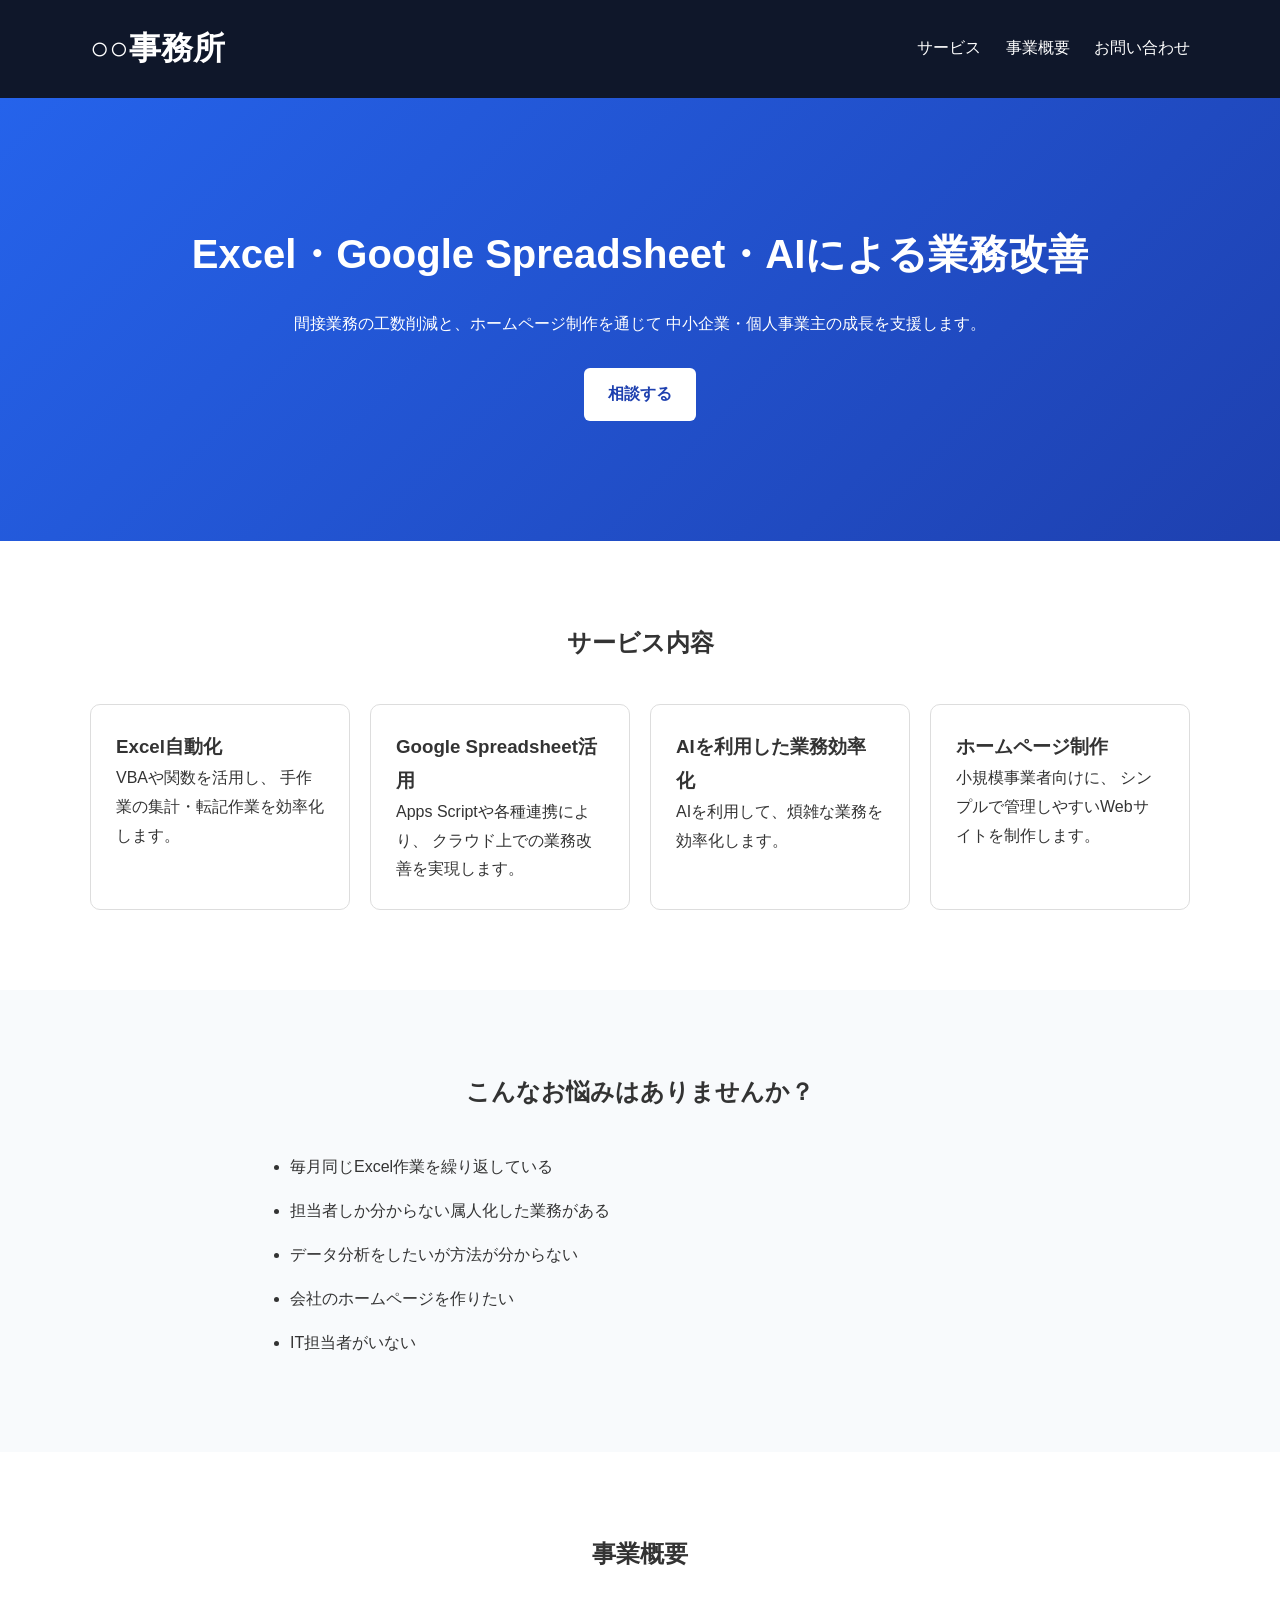
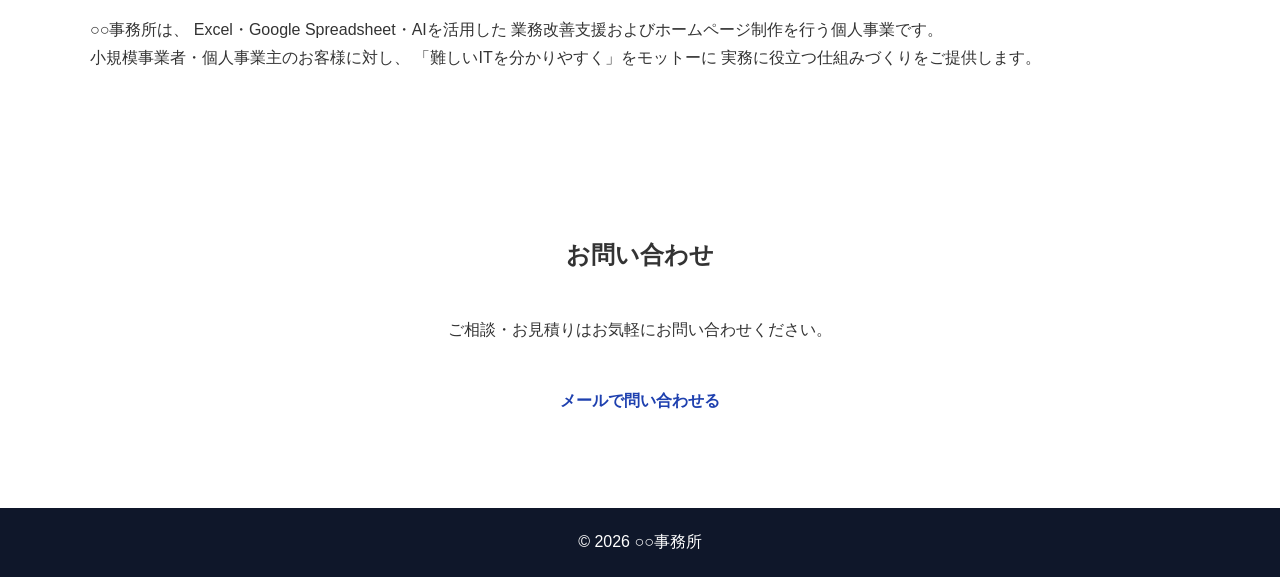
==== index.html @ efcf56f1 "initioal" ====
<!DOCTYPE html>
<html lang="ja">
<head>
    <meta charset="UTF-8">
    <meta name="viewport" content="width=device-width, initial-scale=1.0">
    <title>業務改善・ホームページ制作 | ○○事務所</title>
    <link rel="stylesheet" href="style.css">
</head>
<body>

<header>
    <div class="container">
        <h1>○○事務所</h1>
        <nav>
            <a href="#services">サービス</a>
            <a href="#about">事業概要</a>
            <a href="#contact">お問い合わせ</a>
        </nav>
    </div>
</header>

<section class="hero">
    <div class="container">
        <h2>Excel・Google Spreadsheet・AIによる業務改善</h2>
        <p>
            間接業務の工数削減と、ホームページ制作を通じて
            中小企業・個人事業主の成長を支援します。
        </p>
        <a href="#contact" class="btn">相談する</a>
    </div>
</section>

<section id="services" class="section">
    <div class="container">
        <h2>サービス内容</h2>

        <div class="cards">

            <div class="card">
                <h3>Excel自動化</h3>
                <p>
                    VBAや関数を活用し、
                    手作業の集計・転記作業を効率化します。
                </p>
            </div>

            <div class="card">
                <h3>Google Spreadsheet活用</h3>
                <p>
                    Apps Scriptや各種連携により、
                    クラウド上での業務改善を実現します。
                </p>
            </div>

            <div class="card">
                <h3>AIを利用した業務効率化</h3>
                <p>
                    AIを利用して、煩雑な業務を効率化します。
                </p>
            </div>

            <div class="card">
                <h3>ホームページ制作</h3>
                <p>
                    小規模事業者向けに、
                    シンプルで管理しやすいWebサイトを制作します。
                </p>
            </div>

        </div>
    </div>
</section>

<section class="section bg-light">
    <div class="container">
        <h2>こんなお悩みはありませんか？</h2>

        <ul class="problems">
            <li>毎月同じExcel作業を繰り返している</li>
            <li>担当者しか分からない属人化した業務がある</li>
            <li>データ分析をしたいが方法が分からない</li>
            <li>会社のホームページを作りたい</li>
            <li>IT担当者がいない</li>
        </ul>
    </div>
</section>

<section id="about" class="section">
    <div class="container">
        <h2>事業概要</h2>

        <p>
            ○○事務所は、
            Excel・Google Spreadsheet・AIを活用した
            業務改善支援およびホームページ制作を行う個人事業です。
        </p>

        <p>
            小規模事業者・個人事業主のお客様に対し、
            「難しいITを分かりやすく」をモットーに
            実務に役立つ仕組みづくりをご提供します。
        </p>
    </div>
</section>

<section id="contact" class="section contact">
    <div class="container">
        <h2>お問い合わせ</h2>

        <p>
            ご相談・お見積りはお気軽にお問い合わせください。
        </p>

        <a href="mailto:example@example.com" class="btn">
            メールで問い合わせる
        </a>
    </div>
</section>

<footer>
    <div class="container">
        <p>&copy; 2026 ○○事務所</p>
    </div>
</footer>

<script src="script.js"></script>
</body>
</html>
---- style.css ----
*{
    margin:0;
    padding:0;
    box-sizing:border-box;
}

body{
    font-family:sans-serif;
    line-height:1.8;
    color:#333;
}

.container{
    width:90%;
    max-width:1100px;
    margin:auto;
}

header{
    background:#0f172a;
    color:white;
    padding:20px 0;
}

header .container{
    display:flex;
    justify-content:space-between;
    align-items:center;
}

nav a{
    color:white;
    text-decoration:none;
    margin-left:20px;
}

.hero{
    background:linear-gradient(135deg,#2563eb,#1e40af);
    color:white;
    text-align:center;
    padding:120px 20px;
}

.hero h2{
    font-size:2.5rem;
    margin-bottom:20px;
}

.hero p{
    max-width:700px;
    margin:auto;
}

.btn{
    display:inline-block;
    margin-top:30px;
    padding:12px 24px;
    background:white;
    color:#1e40af;
    text-decoration:none;
    border-radius:6px;
    font-weight:bold;
}

.section{
    padding:80px 0;
}

.section h2{
    text-align:center;
    margin-bottom:40px;
}

.cards{
    display:grid;
    grid-template-columns:repeat(auto-fit,minmax(250px,1fr));
    gap:20px;
}

.card{
    border:1px solid #ddd;
    border-radius:10px;
    padding:25px;
    background:white;
}

.bg-light{
    background:#f8fafc;
}

.problems{
    max-width:700px;
    margin:auto;
}

.problems li{
    margin-bottom:15px;
}

.contact{
    text-align:center;
}

footer{
    background:#0f172a;
    color:white;
    text-align:center;
    padding:20px;
}
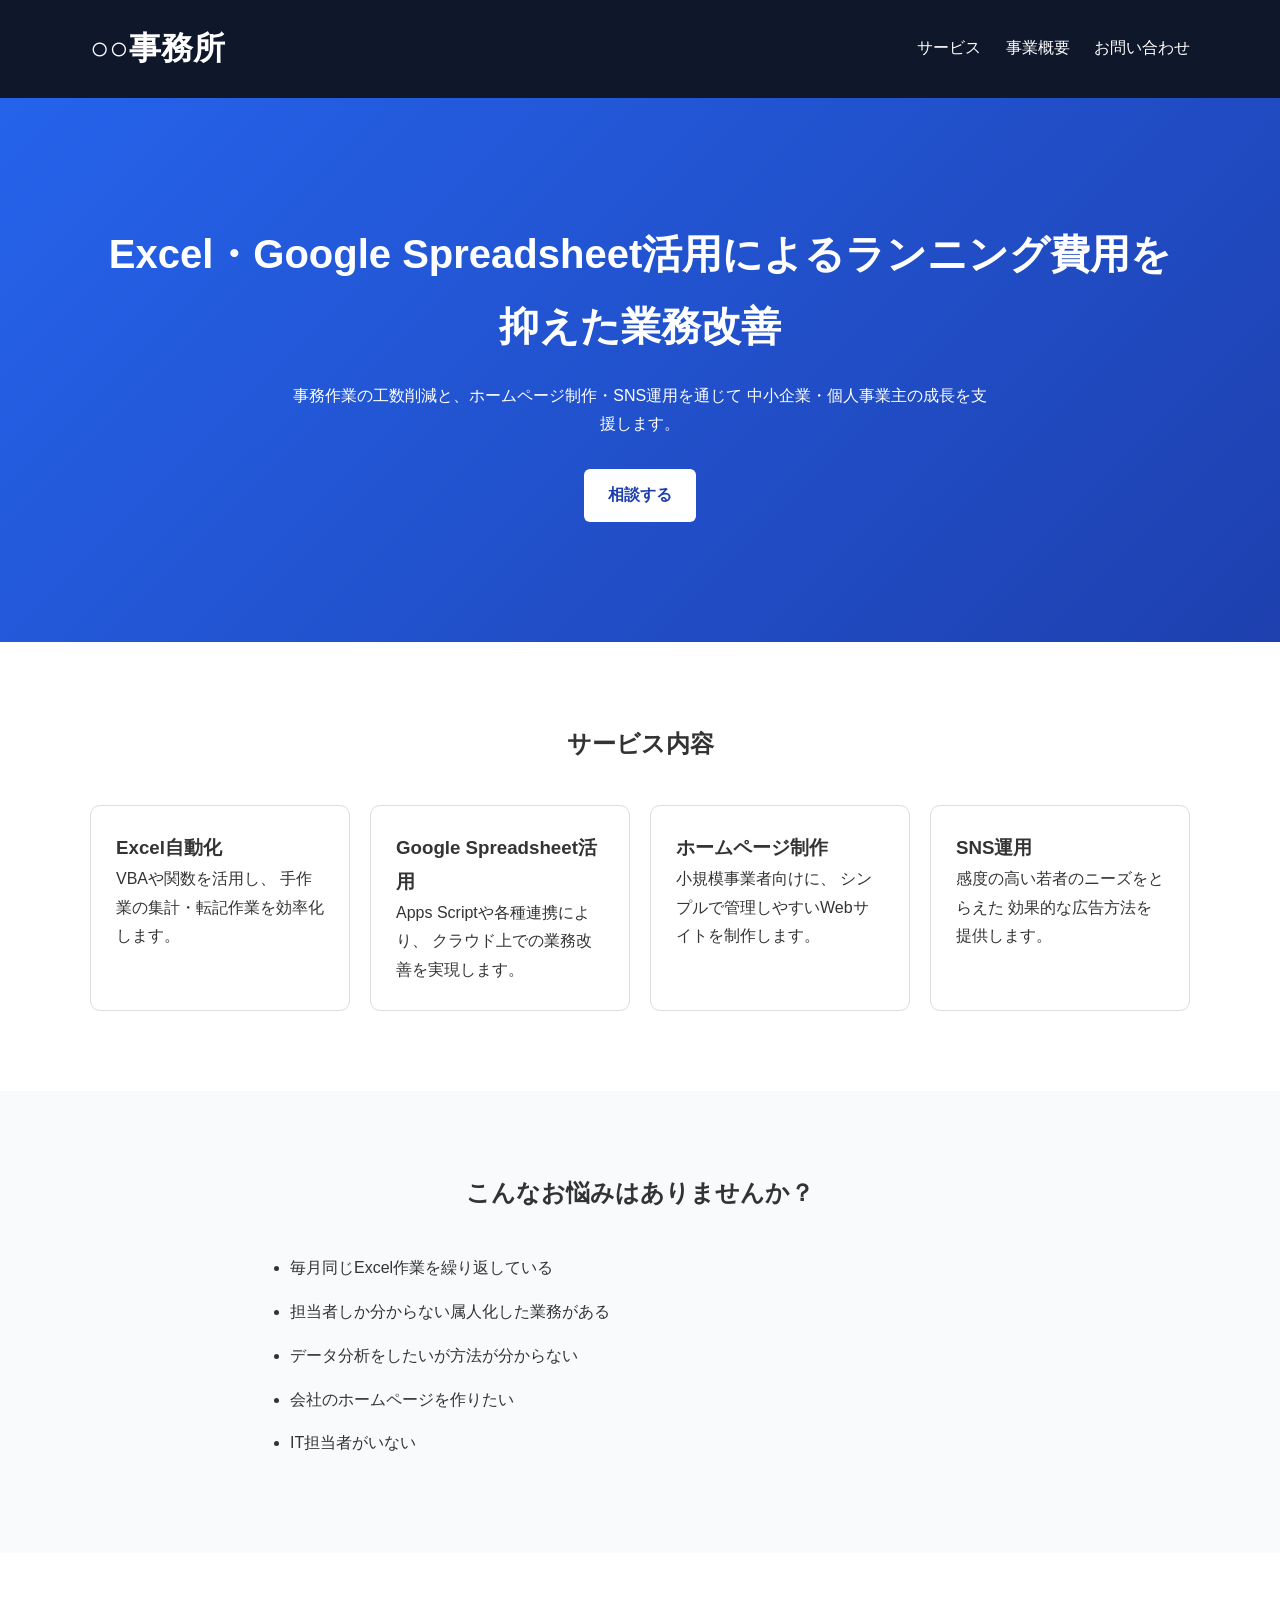
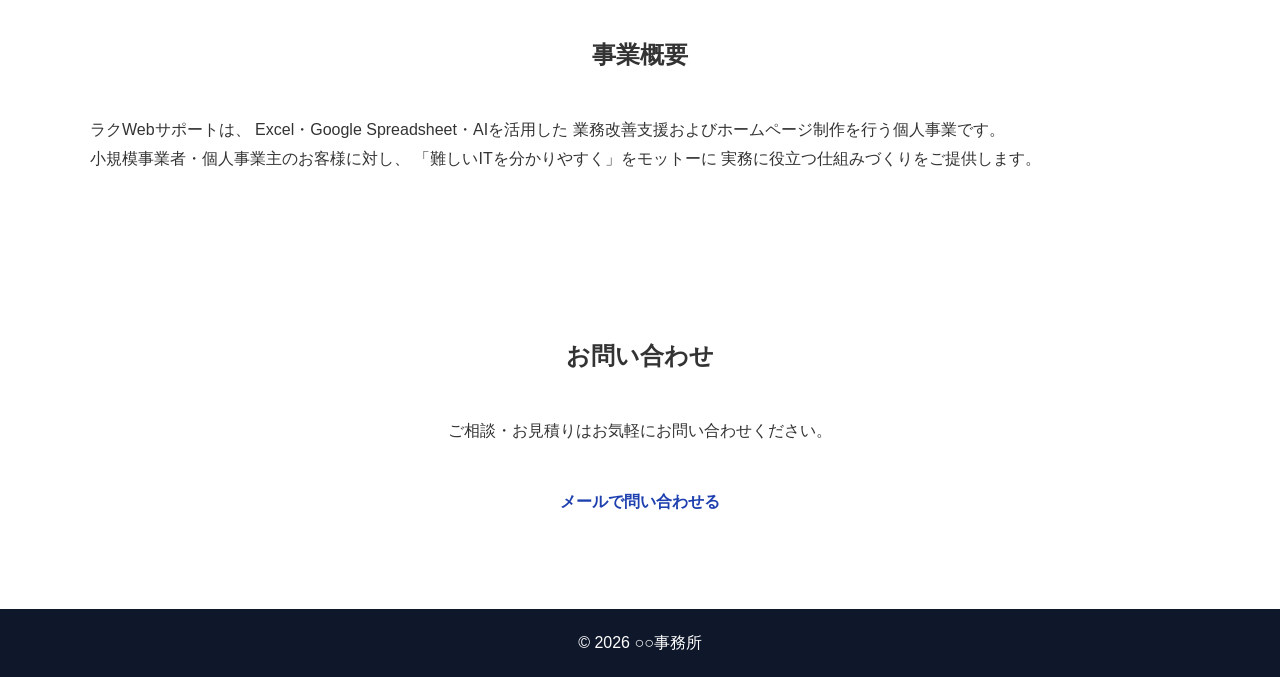
==== commit 8c534d33: "SNS文言挿入" ====
--- a/index.html
+++ b/index.html
@@ -3,7 +3,7 @@
 <head>
     <meta charset="UTF-8">
     <meta name="viewport" content="width=device-width, initial-scale=1.0">
-    <title>業務改善・ホームページ制作 | ○○事務所</title>
+    <title>業務改善・ホームページ制作 | ラクWebサポート</title>
     <link rel="stylesheet" href="style.css">
 </head>
 <body>
@@ -21,9 +21,9 @@
 
 <section class="hero">
     <div class="container">
-        <h2>Excel・Google Spreadsheet・AIによる業務改善</h2>
+        <h2>Excel・Google Spreadsheet活用によるランニング費用を抑えた業務改善</h2>
         <p>
-            間接業務の工数削減と、ホームページ制作を通じて
+            事務作業の工数削減と、ホームページ制作・SNS運用を通じて
             中小企業・個人事業主の成長を支援します。
         </p>
         <a href="#contact" class="btn">相談する</a>
@@ -53,17 +53,18 @@
             </div>
 
             <div class="card">
-                <h3>AIを利用した業務効率化</h3>
+                <h3>ホームページ制作</h3>
                 <p>
-                    AIを利用して、煩雑な業務を効率化します。
+                    小規模事業者向けに、
+                    シンプルで管理しやすいWebサイトを制作します。
                 </p>
             </div>
 
             <div class="card">
-                <h3>ホームページ制作</h3>
+                <h3>SNS運用</h3>
                 <p>
-                    小規模事業者向けに、
-                    シンプルで管理しやすいWebサイトを制作します。
+                    感度の高い若者のニーズをとらえた
+                    効果的な広告方法を提供します。
                 </p>
             </div>
 
@@ -90,7 +91,7 @@
         <h2>事業概要</h2>
 
         <p>
-            ○○事務所は、
+            ラクWebサポートは、
             Excel・Google Spreadsheet・AIを活用した
             業務改善支援およびホームページ制作を行う個人事業です。
         </p>
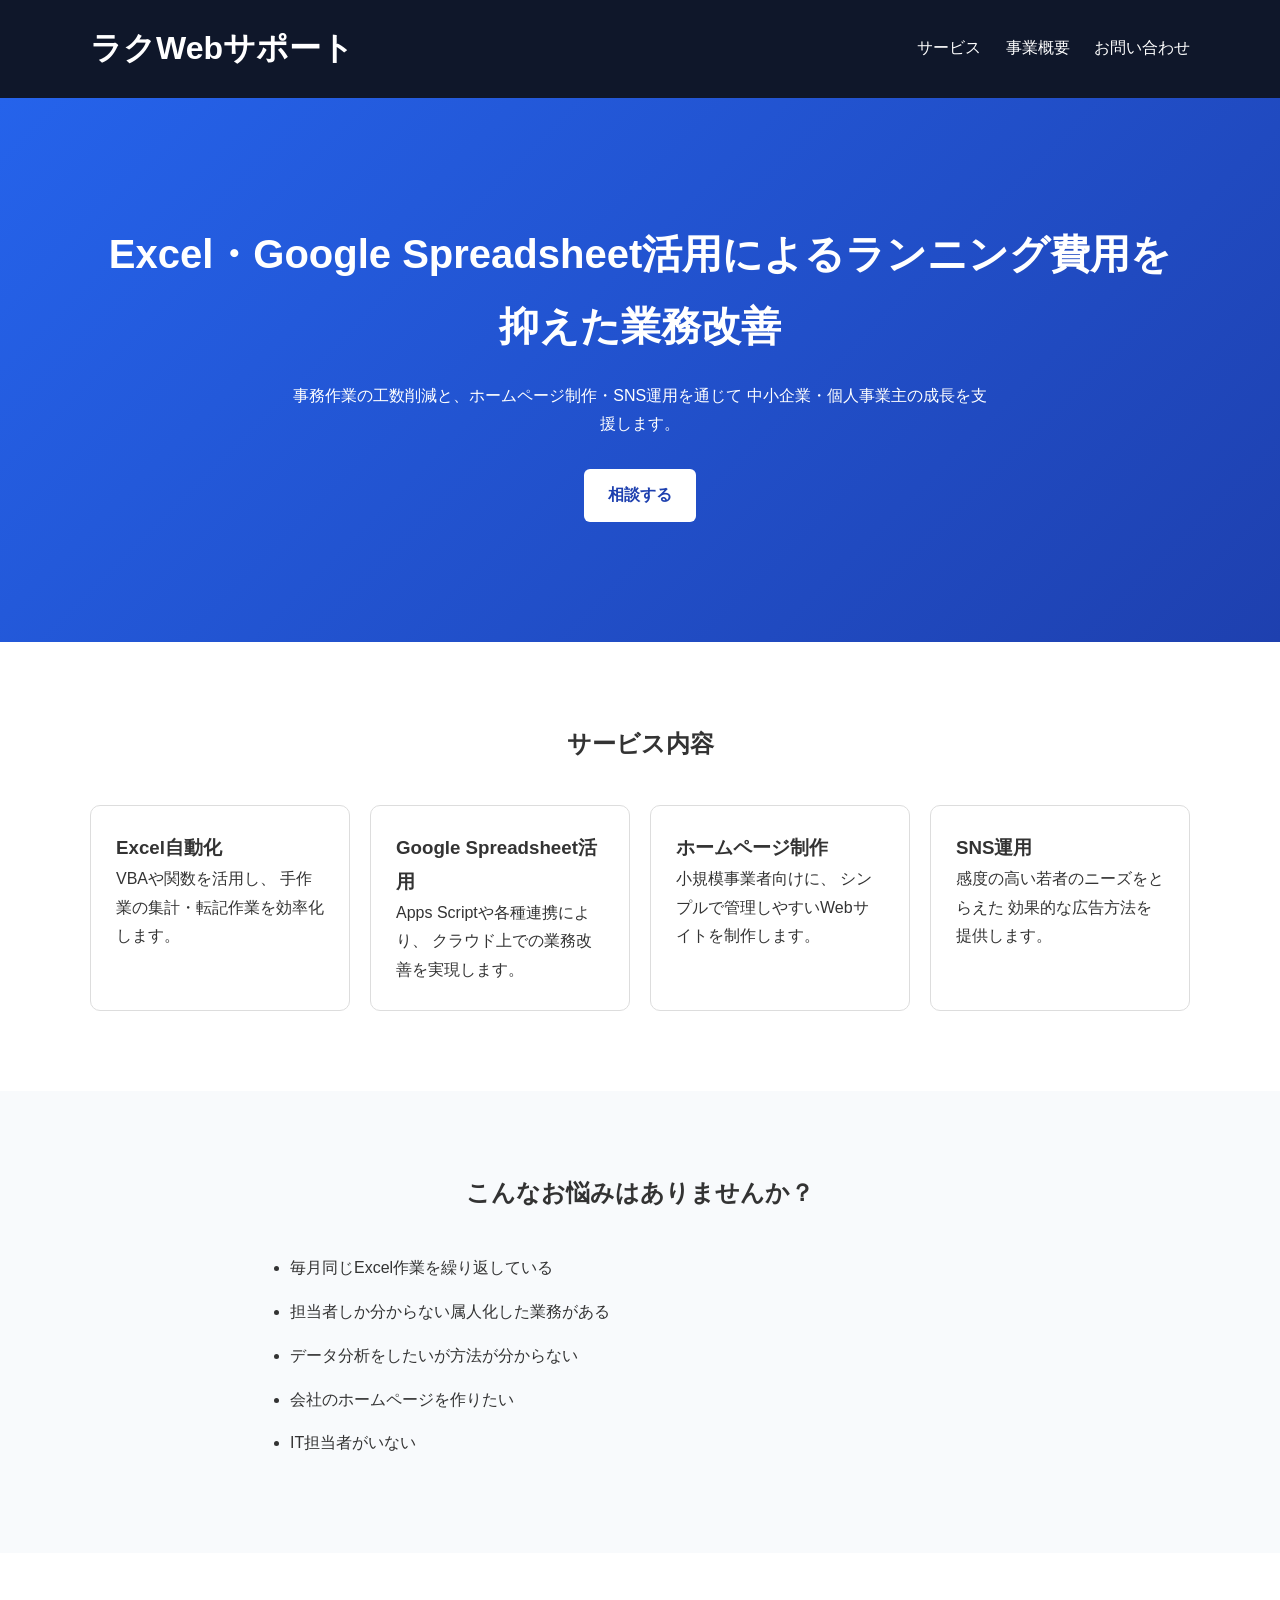
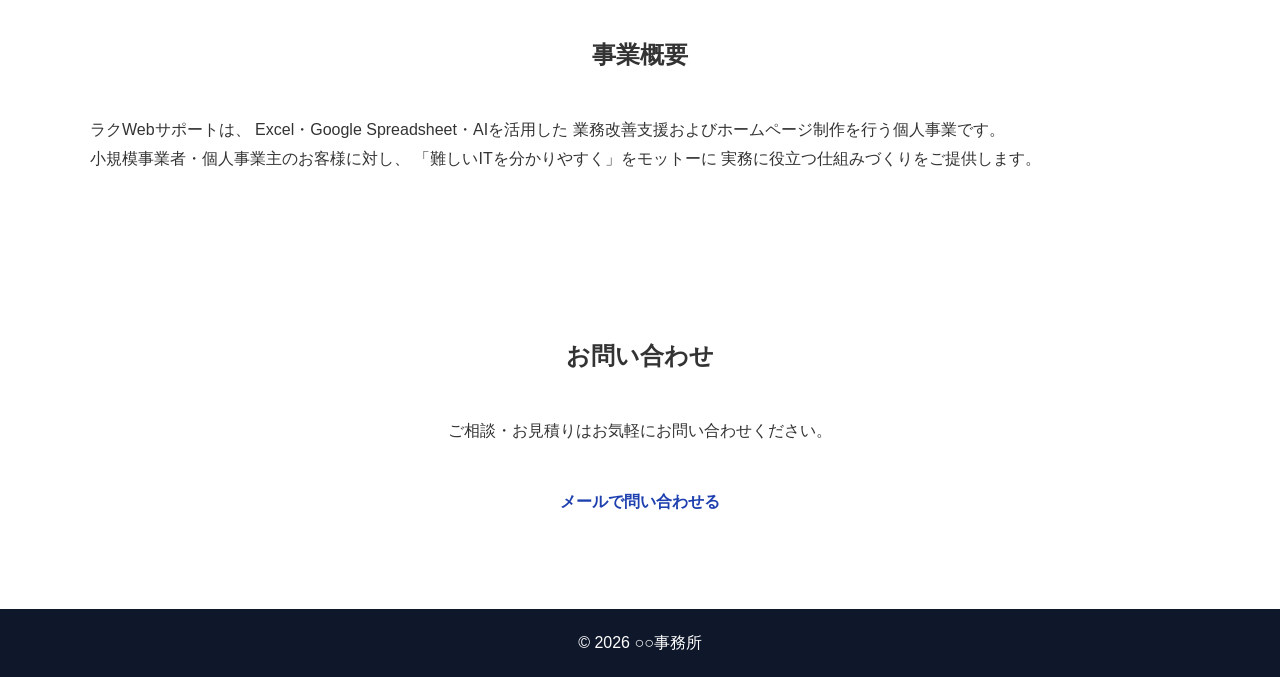
==== commit e44d40c2: "トップ文言変更漏れ修正" ====
--- a/index.html
+++ b/index.html
@@ -10,7 +10,7 @@
 
 <header>
     <div class="container">
-        <h1>○○事務所</h1>
+        <h1>ラクWebサポート</h1>
         <nav>
             <a href="#services">サービス</a>
             <a href="#about">事業概要</a>
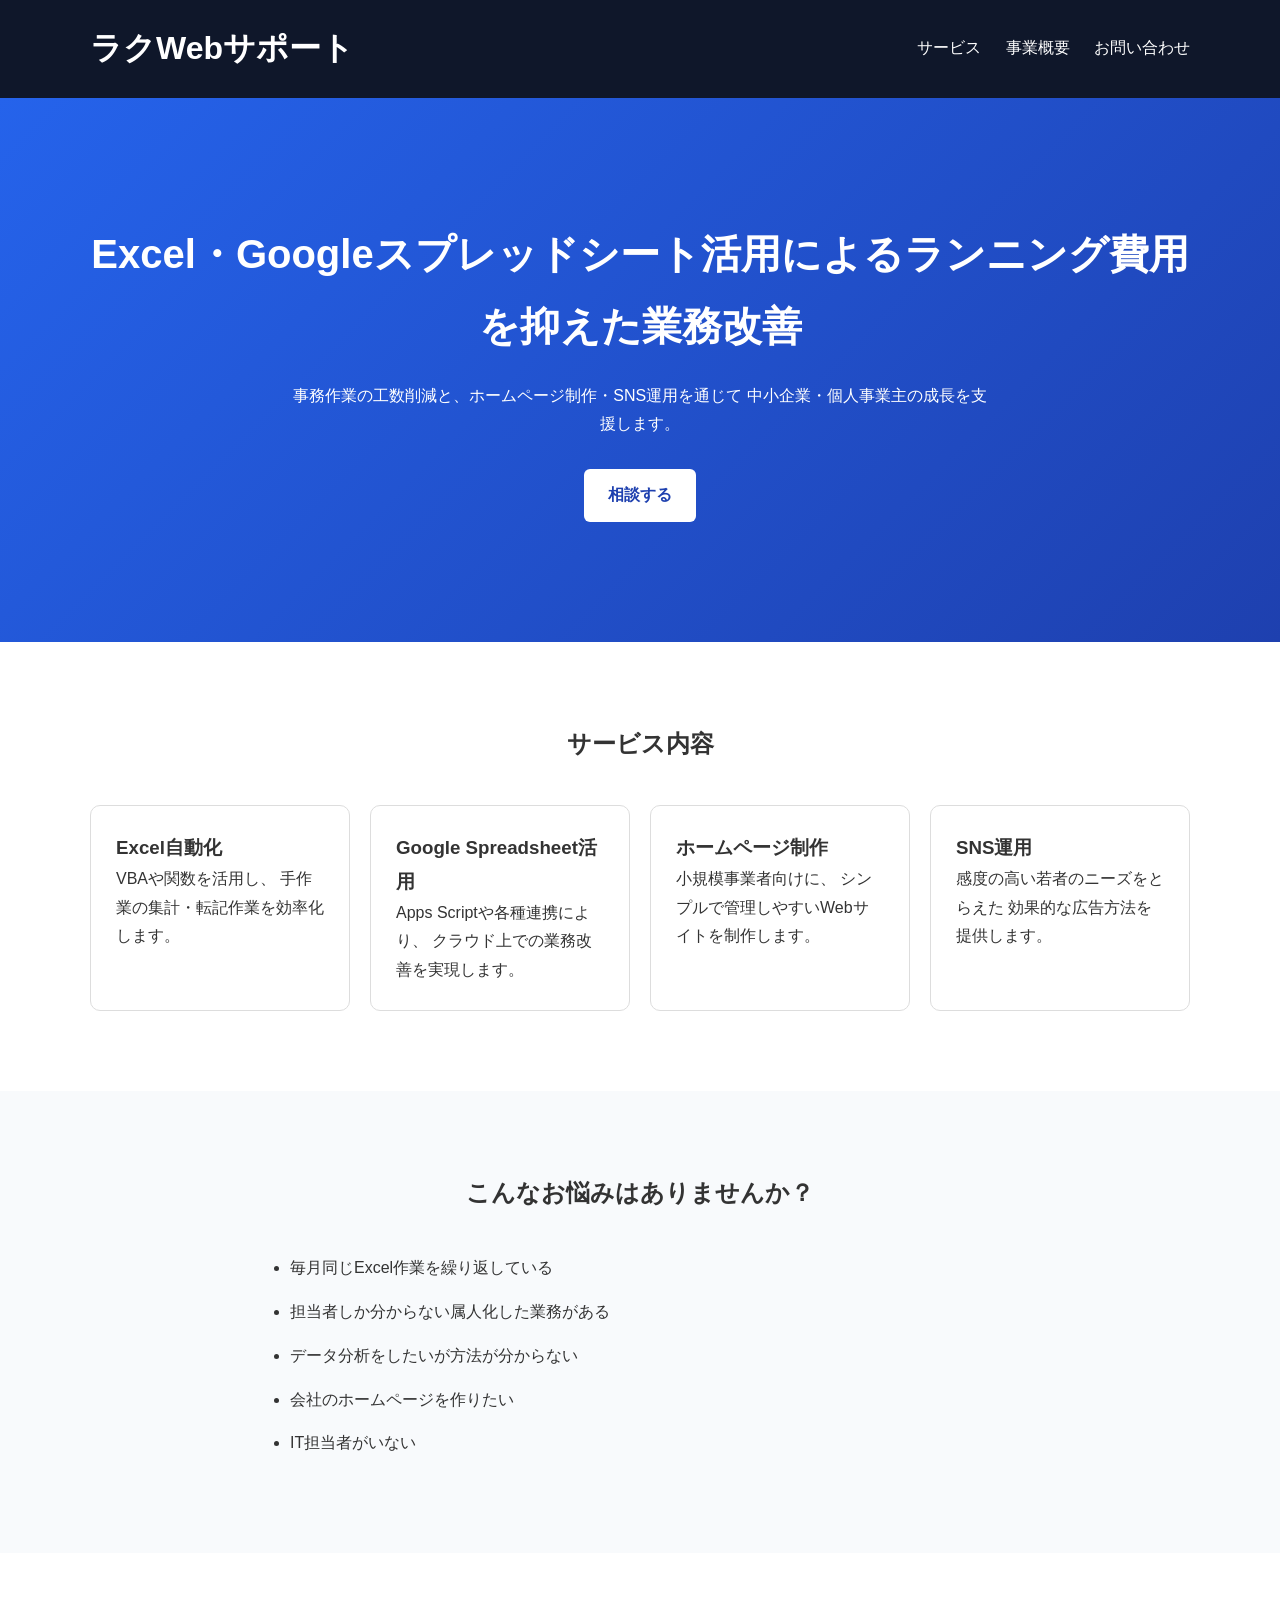
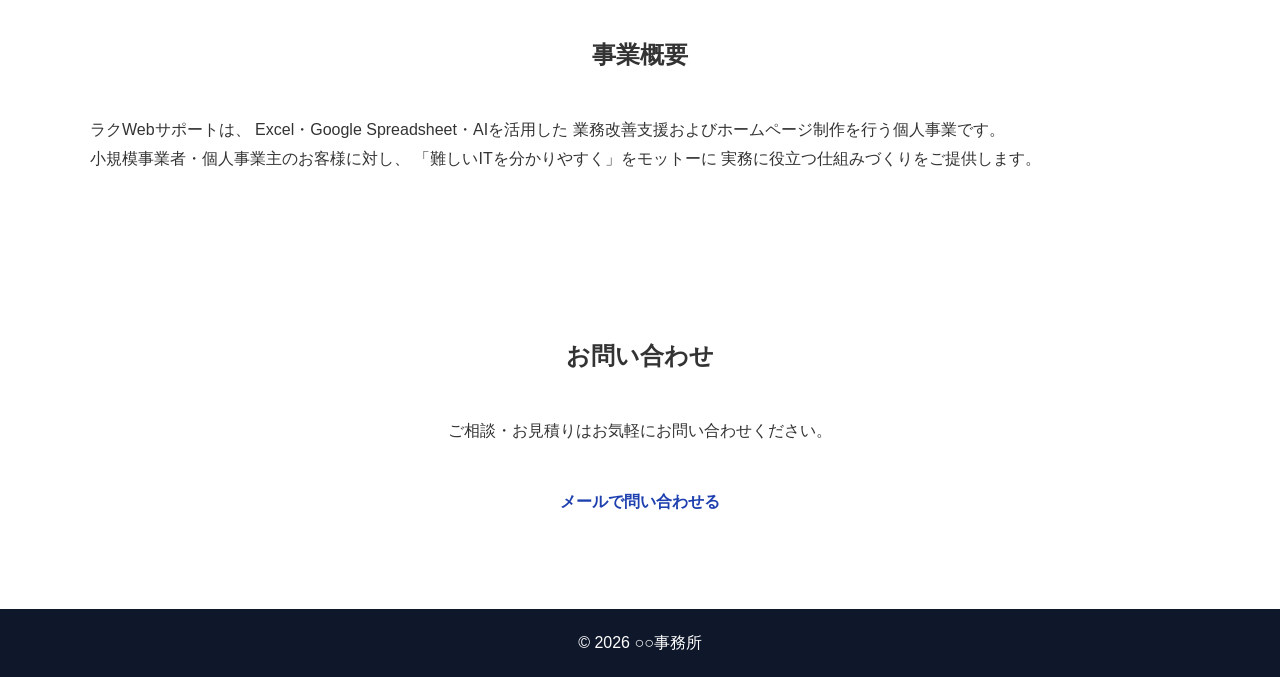
==== commit 3e0bbabb: "スプレッドシートとカタカタに表記" ====
--- a/index.html
+++ b/index.html
@@ -21,7 +21,7 @@
 
 <section class="hero">
     <div class="container">
-        <h2>Excel・Google Spreadsheet活用によるランニング費用を抑えた業務改善</h2>
+        <h2>Excel・Googleスプレッドシート活用によるランニング費用を抑えた業務改善</h2>
         <p>
             事務作業の工数削減と、ホームページ制作・SNS運用を通じて
             中小企業・個人事業主の成長を支援します。
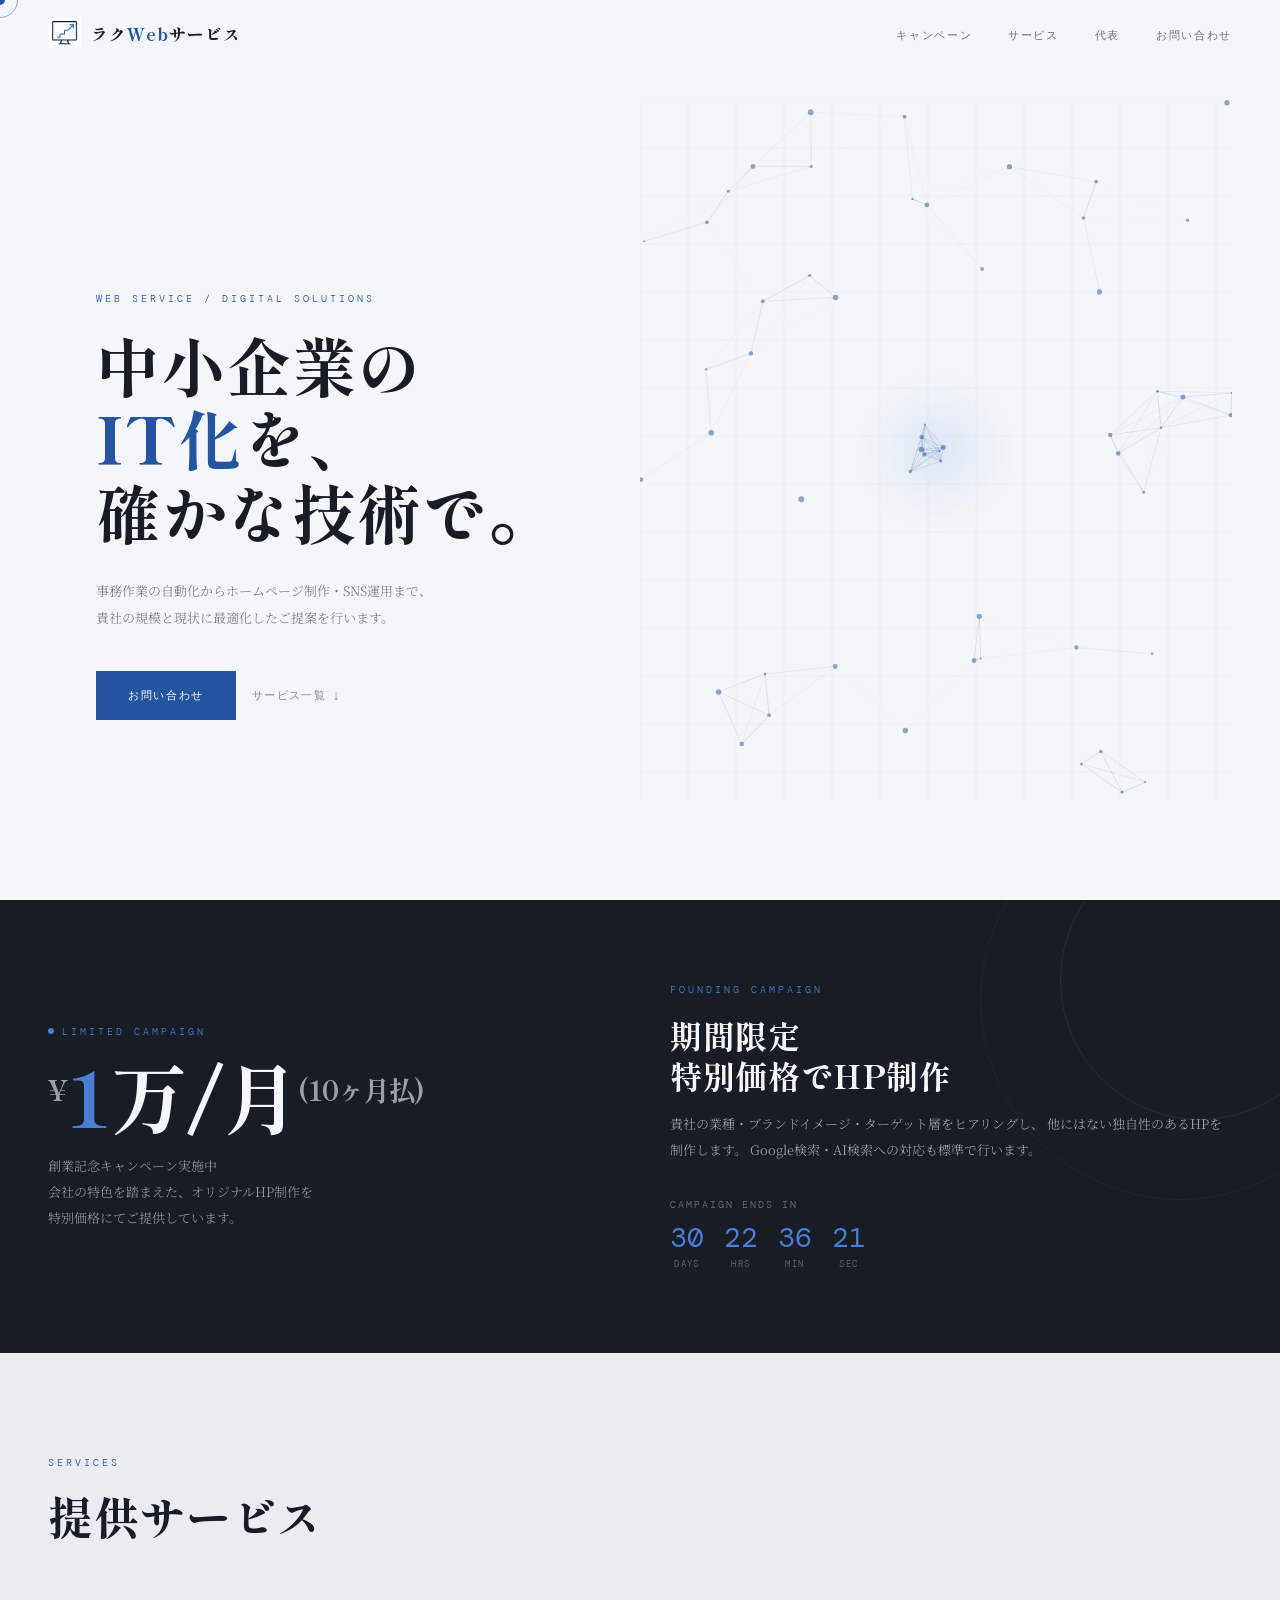
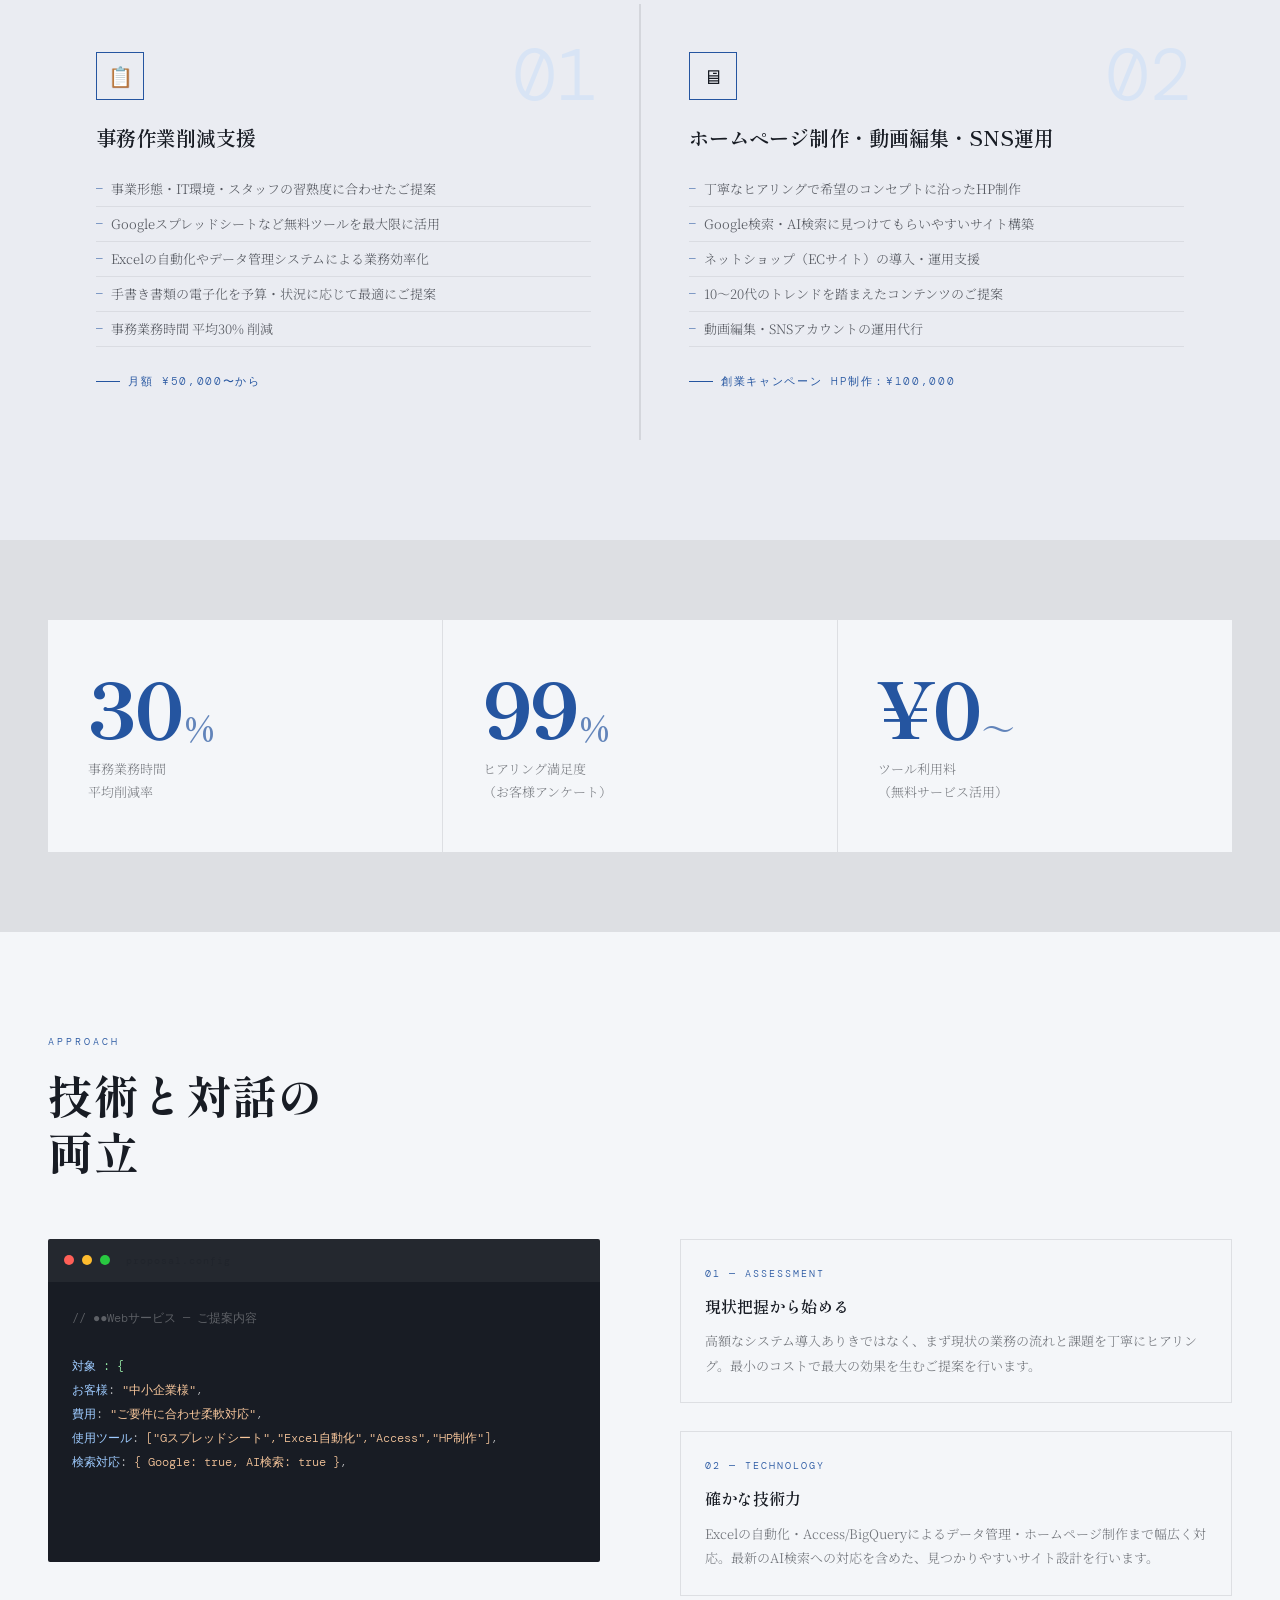
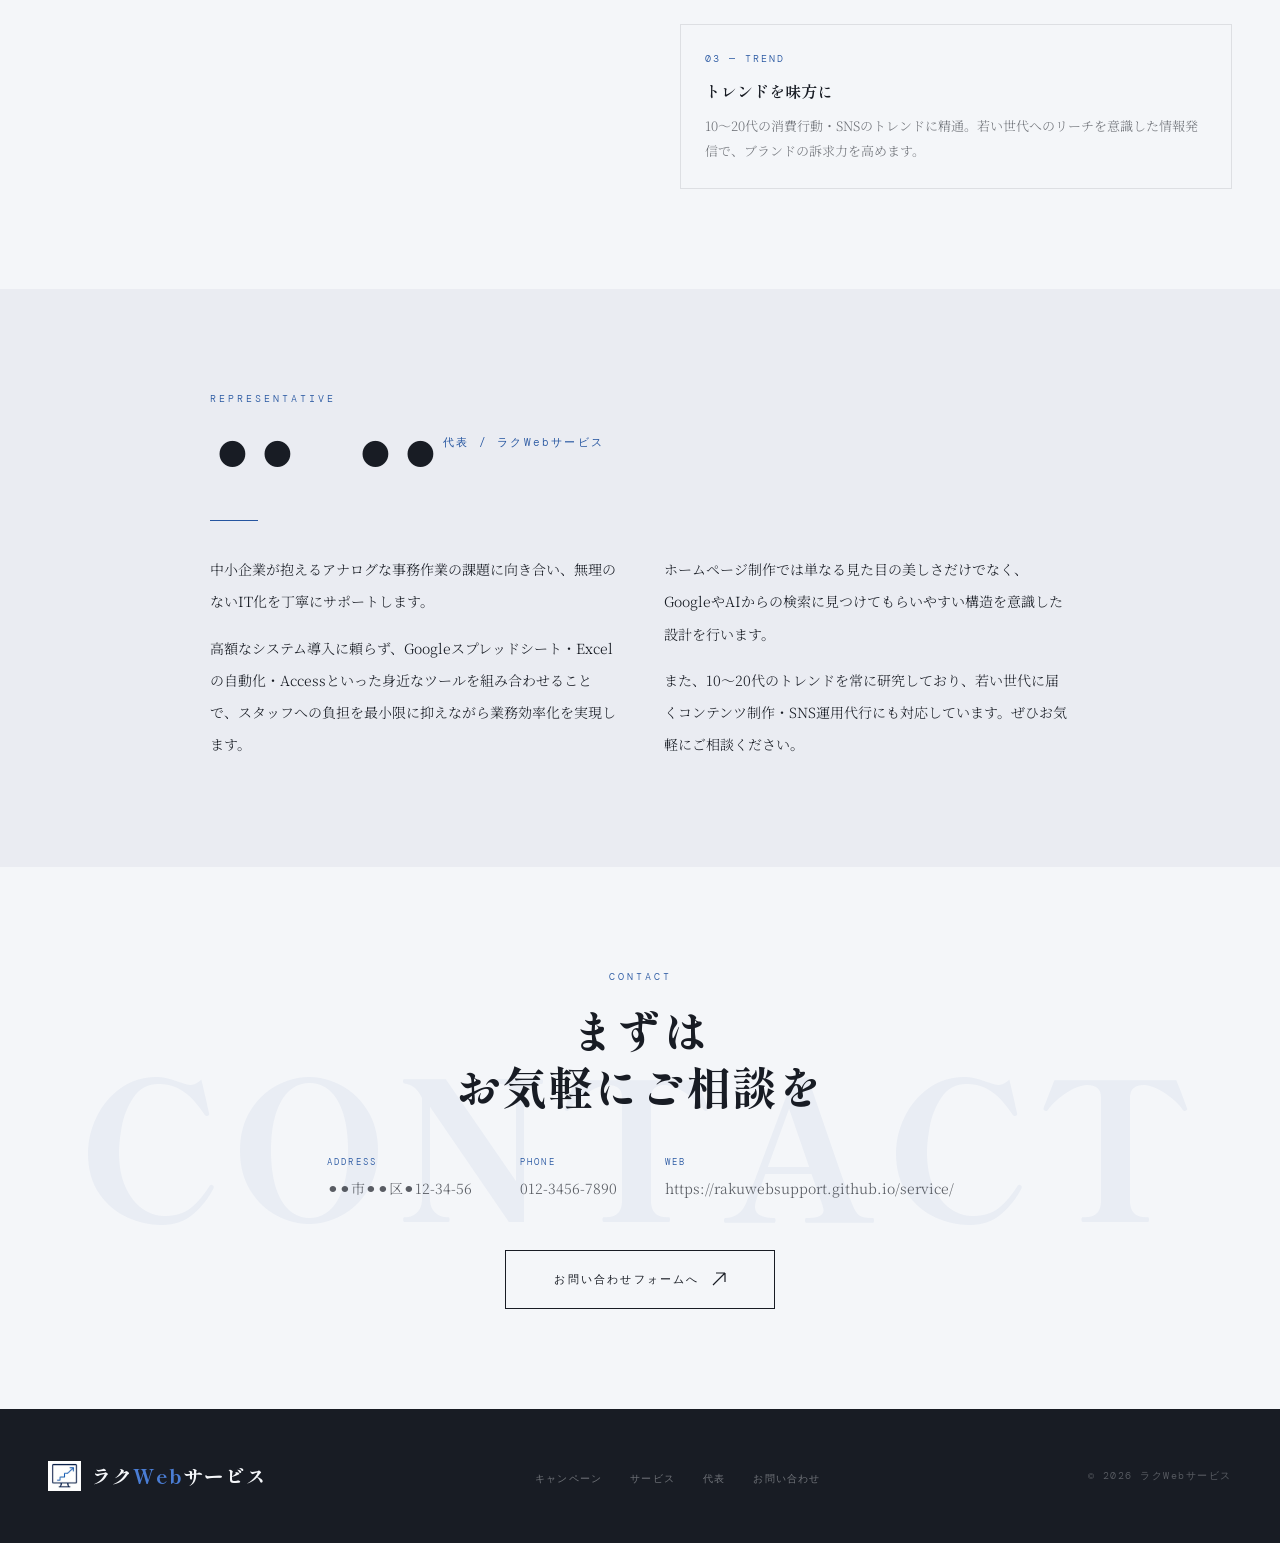
==== commit 5b30e010: "Cloade作成ベースリニューアル" ====
--- a/index.html
+++ b/index.html
@@ -1,129 +1,1285 @@
 <!DOCTYPE html>
 <html lang="ja">
 <head>
-    <meta charset="UTF-8">
-    <meta name="viewport" content="width=device-width, initial-scale=1.0">
-    <title>業務改善・ホームページ制作 | ラクWebサポート</title>
-    <link rel="stylesheet" href="style.css">
+<meta charset="UTF-8">
+<meta name="viewport" content="width=device-width, initial-scale=1.0">
+<title>ラクWebサービス | 中小企業のIT化・Web制作</title>
+<link rel="preconnect" href="https://fonts.googleapis.com">
+<link href="https://fonts.googleapis.com/css2?family=Noto+Serif+JP:wght@300;400;600&family=DM+Mono:ital,wght@0,300;0,400;1,300&family=Shippori+Mincho:wght@400;600;800&display=swap" rel="stylesheet">
+<style>
+  *, *::before, *::after { box-sizing: border-box; margin: 0; padding: 0; }
+
+  :root {
+    --ink: #181c24;
+    --paper: #f4f6f9;
+    --paper-dark: #eaecf2;
+    --accent: #2555a0;
+    --accent-light: #4a7dd4;
+    --accent-pale: #d8e4f5;
+    --accent-dark: #1a3d7a;
+    --line: rgba(24,28,36,0.10);
+    --line-dark: rgba(24,28,36,0.22);
+    --mono: 'DM Mono', monospace;
+    --serif: 'Noto Serif JP', serif;
+    --display: 'Shippori Mincho', serif;
+  }
+
+  html { scroll-behavior: smooth; }
+
+  body {
+    background: var(--paper);
+    color: var(--ink);
+    font-family: var(--serif);
+    font-weight: 300;
+    line-height: 1.9;
+    overflow-x: hidden;
+    cursor: none;
+  }
+
+  /* ── カスタムカーソル ── */
+  #cursor {
+    position: fixed; top: 0; left: 0;
+    width: 10px; height: 10px;
+    background: var(--accent);
+    border-radius: 50%;
+    pointer-events: none;
+    z-index: 9999;
+    transition: transform 0.15s ease, opacity 0.2s;
+    transform: translate(-50%, -50%);
+  }
+  #cursor-ring {
+    position: fixed; top: 0; left: 0;
+    width: 36px; height: 36px;
+    border: 1px solid var(--accent);
+    border-radius: 50%;
+    pointer-events: none;
+    z-index: 9998;
+    transition: transform 0.35s cubic-bezier(.23,1,.32,1), width 0.3s, height 0.3s, opacity 0.2s;
+    transform: translate(-50%, -50%);
+    opacity: 0.5;
+  }
+  body.cursor-hover #cursor { transform: translate(-50%,-50%) scale(2.5); background: var(--accent-light); }
+  body.cursor-hover #cursor-ring { width: 56px; height: 56px; opacity: 0.2; }
+
+  /* ── ローディング ── */
+  #loader {
+    position: fixed; inset: 0;
+    background: var(--ink);
+    z-index: 8000;
+    display: flex; align-items: center; justify-content: center;
+    flex-direction: column;
+    gap: 20px;
+  }
+  #loader .l-logo {
+    display: flex; align-items: center; gap: 12px;
+    opacity: 0;
+    animation: fadeIn 0.5s 0.2s forwards;
+  }
+  #loader .l-text {
+    font-family: var(--mono);
+    font-size: 11px;
+    letter-spacing: 0.2em;
+    color: var(--accent-light);
+    opacity: 0;
+    animation: fadeIn 0.5s 0.3s forwards;
+  }
+  #loader .l-bar-wrap {
+    width: 200px; height: 1px;
+    background: rgba(255,255,255,0.1);
+    overflow: hidden;
+  }
+  #loader .l-bar {
+    height: 100%;
+    background: var(--accent-light);
+    width: 0%;
+    transition: width 0.05s linear;
+  }
+  @keyframes fadeIn { to { opacity: 1; } }
+
+  /* ── ナビゲーション ── */
+  nav {
+    position: fixed; top: 0; left: 0; right: 0;
+    z-index: 100;
+    padding: 18px 48px;
+    display: flex; align-items: center; justify-content: space-between;
+    transition: background 0.4s, box-shadow 0.4s;
+    background: transparent;
+  }
+  nav.scrolled {
+    background: rgba(244,246,249,0.94);
+    backdrop-filter: blur(12px);
+    box-shadow: 0 1px 0 var(--line);
+  }
+  .nav-logo-wrap {
+    display: flex; align-items: center; gap: 10px;
+    text-decoration: none;
+  }
+  /* SVGロゴ */
+  .nav-logo-svg { flex-shrink: 0; }
+  .nav-logo-text {
+    font-family: var(--display);
+    font-size: 17px;
+    font-weight: 800;
+    letter-spacing: 0.06em;
+    color: var(--ink);
+    line-height: 1;
+  }
+  .nav-logo-text span { color: var(--accent); }
+  .nav-links { display: flex; gap: 36px; list-style: none; }
+  .nav-links a {
+    font-family: var(--mono);
+    font-size: 11px;
+    letter-spacing: 0.15em;
+    text-decoration: none;
+    color: var(--ink);
+    opacity: 0.6;
+    position: relative;
+    transition: opacity 0.2s;
+  }
+  .nav-links a::after {
+    content: ''; position: absolute; bottom: -3px; left: 0;
+    width: 0; height: 1px; background: var(--accent);
+    transition: width 0.3s ease;
+  }
+  .nav-links a:hover { opacity: 1; }
+  .nav-links a:hover::after { width: 100%; }
+
+  /* ── ヒーロー ── */
+  #hero {
+    min-height: 100vh;
+    display: grid;
+    grid-template-columns: 1fr 1fr;
+    position: relative;
+    overflow: hidden;
+  }
+  .hero-left {
+    display: flex; flex-direction: column; justify-content: flex-end;
+    padding: 0 48px 80px;
+    position: relative; z-index: 2;
+  }
+  .hero-eyebrow {
+    font-family: var(--mono);
+    font-size: 10px;
+    letter-spacing: 0.3em;
+    color: var(--accent);
+    opacity: 0;
+    transform: translateY(20px);
+    transition: all 0.7s 0.5s;
+    margin-bottom: 20px;
+  }
+  .hero-title {
+    font-family: var(--display);
+    font-size: clamp(40px, 5vw, 72px);
+    font-weight: 800;
+    line-height: 1.15;
+    letter-spacing: 0.02em;
+    opacity: 0;
+    transform: translateY(30px);
+    transition: all 0.8s 0.7s;
+  }
+  .hero-title em {
+    font-style: normal;
+    color: var(--accent);
+  }
+  .hero-sub {
+    margin-top: 28px;
+    font-size: 13px;
+    line-height: 2.1;
+    opacity: 0;
+    transform: translateY(20px);
+    transition: all 0.7s 1s;
+    color: rgba(24,28,36,0.6);
+    max-width: 360px;
+  }
+  .hero-cta {
+    margin-top: 40px;
+    opacity: 0;
+    transform: translateY(20px);
+    transition: all 0.7s 1.2s;
+    display: flex; gap: 16px; align-items: center;
+  }
+  .btn-primary {
+    display: inline-block;
+    padding: 14px 32px;
+    background: var(--accent);
+    color: #fff;
+    font-family: var(--mono);
+    font-size: 11px;
+    letter-spacing: 0.15em;
+    text-decoration: none;
+    position: relative;
+    overflow: hidden;
+    transition: color 0.3s;
+  }
+  .btn-primary::before {
+    content: ''; position: absolute; inset: 0;
+    background: var(--ink);
+    transform: scaleX(0); transform-origin: right;
+    transition: transform 0.4s cubic-bezier(.23,1,.32,1);
+  }
+  .btn-primary:hover::before { transform: scaleX(1); transform-origin: left; }
+  .btn-primary span { position: relative; z-index: 1; }
+  .btn-secondary {
+    font-family: var(--mono);
+    font-size: 11px;
+    letter-spacing: 0.12em;
+    color: var(--ink);
+    text-decoration: none;
+    opacity: 0.5;
+    display: flex; align-items: center; gap: 6px;
+    transition: opacity 0.2s;
+  }
+  .btn-secondary:hover { opacity: 1; }
+  .btn-secondary::after { content: '↓'; font-size: 14px; }
+
+  .hero-right {
+    position: relative;
+    overflow: hidden;
+  }
+  .hero-canvas-wrap {
+    position: absolute; inset: 0;
+  }
+  #heroCanvas { width: 100%; height: 100%; display: block; }
+
+  /* ── セクション共通 ── */
+  section { padding: 100px 48px; }
+  .section-label {
+    font-family: var(--mono);
+    font-size: 10px;
+    letter-spacing: 0.3em;
+    color: var(--accent);
+    margin-bottom: 16px;
+    display: block;
+  }
+  .section-heading {
+    font-family: var(--display);
+    font-size: clamp(28px, 3.5vw, 48px);
+    font-weight: 800;
+    line-height: 1.25;
+    letter-spacing: 0.02em;
+  }
+  .reveal {
+    opacity: 0;
+    transform: translateY(32px);
+    transition: opacity 0.8s ease, transform 0.8s ease;
+  }
+  .reveal.visible { opacity: 1; transform: none; }
+  .reveal-delay-1 { transition-delay: 0.1s; }
+  .reveal-delay-2 { transition-delay: 0.2s; }
+  .reveal-delay-3 { transition-delay: 0.3s; }
+  .reveal-delay-4 { transition-delay: 0.4s; }
+
+  /* ── キャンペーン ── */
+  #campaign {
+    background: var(--ink);
+    color: var(--paper);
+    display: grid;
+    grid-template-columns: 1fr 1fr;
+    gap: 60px;
+    align-items: center;
+    padding: 80px 48px;
+    position: relative;
+    overflow: hidden;
+  }
+  #campaign::before {
+    content: ''; position: absolute;
+    right: -100px; top: -100px;
+    width: 400px; height: 400px;
+    border: 1px solid rgba(255,255,255,0.04);
+    border-radius: 50%;
+  }
+  #campaign::after {
+    content: ''; position: absolute;
+    right: -60px; top: -60px;
+    width: 280px; height: 280px;
+    border: 1px solid rgba(255,255,255,0.07);
+    border-radius: 50%;
+  }
+  .campaign-badge {
+    font-family: var(--mono);
+    font-size: 10px;
+    letter-spacing: 0.3em;
+    color: var(--accent-light);
+    margin-bottom: 16px;
+    display: flex; align-items: center; gap: 8px;
+  }
+  .campaign-badge::before {
+    content: ''; display: block;
+    width: 6px; height: 6px; border-radius: 50%;
+    background: var(--accent-light);
+    animation: blink 1.4s ease-in-out infinite;
+  }
+  @keyframes blink {
+    0%, 100% { opacity: 1; } 50% { opacity: 0.2; }
+  }
+  .campaign-price {
+    font-family: var(--display);
+    font-size: clamp(48px, 6vw, 88px);
+    font-weight: 800;
+    line-height: 1;
+    letter-spacing: -0.02em;
+  }
+  .campaign-price sup { font-size: 0.35em; vertical-align: super; opacity: 0.6; }
+  .campaign-price span { color: var(--accent-light); }
+  .campaign-detail {
+    font-size: 13px;
+    line-height: 2;
+    opacity: 0.6;
+    margin-top: 20px;
+  }
+  .campaign-right .section-label { color: var(--accent-light); }
+  .campaign-right .section-heading { color: var(--paper); font-size: clamp(22px,2.5vw,32px); }
+  .campaign-right p { font-size: 13px; line-height: 2; opacity: 0.65; margin-top: 16px; }
+  .countdown-wrap { margin-top: 32px; }
+  .countdown-label {
+    font-family: var(--mono);
+    font-size: 10px;
+    letter-spacing: 0.2em;
+    opacity: 0.4;
+    margin-bottom: 10px;
+  }
+  .countdown { display: flex; gap: 20px; }
+  .c-unit { text-align: center; }
+  .c-num {
+    font-family: var(--mono);
+    font-size: 28px;
+    font-weight: 400;
+    color: var(--accent-light);
+    display: block;
+    line-height: 1;
+  }
+  .c-label {
+    font-family: var(--mono);
+    font-size: 9px;
+    letter-spacing: 0.15em;
+    opacity: 0.35;
+    display: block;
+    margin-top: 4px;
+  }
+
+  /* ── サービス ── */
+  #services { background: var(--paper-dark); }
+  .services-grid {
+    display: grid;
+    grid-template-columns: 1fr 1fr;
+    gap: 2px;
+    margin-top: 60px;
+    background: var(--line);
+  }
+  .service-card {
+    background: var(--paper-dark);
+    padding: 48px;
+    position: relative;
+    overflow: hidden;
+    transition: background 0.4s;
+  }
+  .service-card:hover { background: var(--paper); }
+  .service-card::before {
+    content: attr(data-num);
+    position: absolute;
+    top: 36px; right: 40px;
+    font-family: var(--mono);
+    font-size: 72px;
+    font-weight: 300;
+    color: var(--accent-pale);
+    line-height: 1;
+    transition: color 0.4s;
+  }
+  .service-card:hover::before { color: var(--accent); opacity: 0.2; }
+  .service-icon {
+    width: 48px; height: 48px;
+    border: 1px solid var(--accent);
+    display: flex; align-items: center; justify-content: center;
+    font-size: 20px;
+    margin-bottom: 24px;
+    position: relative;
+    transition: background 0.3s;
+  }
+  .service-card:hover .service-icon { background: var(--accent); }
+  .service-title {
+    font-family: var(--display);
+    font-size: 20px;
+    font-weight: 600;
+    margin-bottom: 20px;
+    line-height: 1.4;
+  }
+  .service-list {
+    list-style: none;
+    font-size: 13px;
+    line-height: 2;
+    opacity: 0.7;
+  }
+  .service-list li {
+    padding: 4px 0;
+    border-bottom: 1px solid var(--line);
+    display: flex; align-items: flex-start; gap: 8px;
+  }
+  .service-list li::before {
+    content: '—';
+    font-family: var(--mono);
+    color: var(--accent);
+    flex-shrink: 0;
+    margin-top: 2px;
+    font-size: 11px;
+  }
+  .service-price {
+    margin-top: 24px;
+    font-family: var(--mono);
+    font-size: 11px;
+    letter-spacing: 0.15em;
+    color: var(--accent);
+    display: flex; align-items: center; gap: 8px;
+  }
+  .service-price::before {
+    content: ''; display: block;
+    width: 24px; height: 1px; background: var(--accent);
+  }
+
+  /* ── 数字ハイライト ── */
+  #stats {
+    padding: 80px 48px;
+    display: grid;
+    grid-template-columns: repeat(3, 1fr);
+    gap: 1px;
+    background-color: var(--line);
+  }
+  .stat-card {
+    background: var(--paper);
+    padding: 48px 40px;
+    position: relative;
+    overflow: hidden;
+  }
+  .stat-num {
+    font-family: var(--display);
+    font-size: clamp(56px, 6vw, 80px);
+    font-weight: 800;
+    color: var(--accent);
+    line-height: 1;
+    letter-spacing: -0.02em;
+  }
+  .stat-suffix {
+    font-size: 0.45em;
+    font-weight: 400;
+    vertical-align: bottom;
+    opacity: 0.7;
+  }
+  .stat-label {
+    margin-top: 12px;
+    font-size: 13px;
+    opacity: 0.55;
+    line-height: 1.8;
+  }
+
+  /* ── 特徴 ── */
+  #features { background: var(--paper); }
+  .features-wrap {
+    display: grid;
+    grid-template-columns: 1fr 1fr;
+    gap: 80px;
+    margin-top: 60px;
+    align-items: start;
+  }
+  .feature-terminal {
+    background: var(--ink);
+    border-radius: 2px;
+    overflow: hidden;
+  }
+  .terminal-bar {
+    padding: 12px 16px;
+    background: rgba(255,255,255,0.05);
+    display: flex; align-items: center; gap: 8px;
+  }
+  .t-dot { width: 10px; height: 10px; border-radius: 50%; }
+  .t-dot:nth-child(1) { background: #ff5f57; }
+  .t-dot:nth-child(2) { background: #febc2e; }
+  .t-dot:nth-child(3) { background: #28c840; }
+  .terminal-body {
+    padding: 24px;
+    font-family: var(--mono);
+    font-size: 12px;
+    line-height: 2;
+    color: rgba(255,255,255,0.7);
+    min-height: 280px;
+  }
+  .t-line { display: block; }
+  .t-prompt { color: var(--accent-light); }
+  .t-comment { color: rgba(255,255,255,0.3); }
+  .t-string { color: #f8c79c; }
+  .t-key { color: #9ecbff; }
+  .t-val { color: #9ef7ae; }
+  .t-cursor {
+    display: inline-block;
+    width: 7px; height: 13px;
+    background: var(--accent-light);
+    animation: blink 1s step-end infinite;
+    vertical-align: middle;
+  }
+  .feature-list { display: flex; flex-direction: column; gap: 28px; }
+  .feature-item {
+    padding: 24px;
+    border: 1px solid var(--line);
+    position: relative;
+    transition: border-color 0.3s, box-shadow 0.3s;
+  }
+  .feature-item:hover {
+    border-color: var(--accent);
+    box-shadow: 4px 4px 0 var(--accent-pale);
+  }
+  .feature-item-label {
+    font-family: var(--mono);
+    font-size: 10px;
+    letter-spacing: 0.2em;
+    color: var(--accent);
+    margin-bottom: 8px;
+  }
+  .feature-item-title {
+    font-family: var(--display);
+    font-size: 16px;
+    font-weight: 600;
+    margin-bottom: 8px;
+  }
+  .feature-item-text {
+    font-size: 13px;
+    line-height: 1.9;
+    opacity: 0.6;
+  }
+
+  /* ── 代表 ── */
+  #about {
+    background: var(--paper-dark);
+    padding: 100px 48px;
+  }
+  .about-inner {
+    max-width: 860px;
+    margin: 0 auto;
+  }
+  .about-header {
+    display: flex;
+    align-items: flex-end;
+    gap: 32px;
+    margin-bottom: 40px;
+    flex-wrap: wrap;
+  }
+  .about-name-block {
+    display: flex;
+  }
+  .about-name {
+    font-family: var(--display);
+    font-size: clamp(32px, 4vw, 52px);
+    font-weight: 800;
+    line-height: 1.1;
+    letter-spacing: 0.04em;
+  }
+  .about-role {
+    font-family: var(--mono);
+    font-size: 11px;
+    letter-spacing: 0.2em;
+    color: var(--accent);
+    margin-top: 8px;
+  }
+  /* 技術タグ */
+  .about-tech-tags {
+    display: flex;
+    flex-wrap: wrap;
+    gap: 6px;
+    margin-left: auto;
+    align-self: flex-start;
+    padding-top: 4px;
+  }
+  .tech-tag {
+    font-family: var(--mono);
+    font-size: 9px;
+    letter-spacing: 0.12em;
+    color: var(--accent);
+    border: 1px solid var(--accent);
+    padding: 3px 8px;
+    opacity: 0.55;
+    white-space: nowrap;
+  }
+  .about-divider {
+    width: 48px; height: 1px;
+    background: var(--accent);
+    margin-bottom: 32px;
+    opacity: 0.4;
+  }
+  .about-text {
+    font-size: 14px;
+    line-height: 2.3;
+    opacity: 0.68;
+    columns: 2;
+    column-gap: 48px;
+  }
+  .about-text p + p { margin-top: 1em; }
+  @media (max-width: 700px) {
+    .about-text { columns: 1; }
+    .about-tech-tags { margin-left: 0; }
+  }
+
+  /* ── お問い合わせ ── */
+  #contact {
+    background: var(--paper);
+    text-align: center;
+    position: relative;
+    overflow: hidden;
+  }
+  #contact::before {
+    content: 'CONTACT';
+    position: absolute;
+    top: 50%; left: 50%;
+    transform: translate(-50%,-50%);
+    font-family: var(--display);
+    font-size: clamp(80px, 15vw, 200px);
+    font-weight: 800;
+    color: rgba(37,85,160,0.05);
+    white-space: nowrap;
+    letter-spacing: 0.05em;
+    pointer-events: none;
+  }
+  .contact-inner { position: relative; z-index: 1; max-width: 640px; margin: 0 auto; }
+  .contact-info {
+    display: flex;
+    justify-content: center;
+    gap: 48px;
+    margin: 40px 0;
+    flex-wrap: wrap;
+  }
+  .contact-info-item { text-align: left; }
+  .contact-info-label {
+    font-family: var(--mono);
+    font-size: 9px;
+    letter-spacing: 0.25em;
+    color: var(--accent);
+    margin-bottom: 4px;
+  }
+  .contact-info-val { font-size: 14px; opacity: 0.7; }
+  .btn-contact {
+    display: inline-flex;
+    align-items: center;
+    gap: 12px;
+    padding: 18px 48px;
+    border: 1px solid var(--ink);
+    font-family: var(--mono);
+    font-size: 11px;
+    letter-spacing: 0.2em;
+    text-decoration: none;
+    color: var(--ink);
+    position: relative;
+    overflow: hidden;
+    transition: color 0.4s;
+    margin-top: 8px;
+  }
+  .btn-contact::before {
+    content: ''; position: absolute; inset: 0;
+    background: var(--ink);
+    transform: scaleY(0); transform-origin: bottom;
+    transition: transform 0.4s cubic-bezier(.23,1,.32,1);
+  }
+  .btn-contact:hover { color: var(--paper); }
+  .btn-contact:hover::before { transform: scaleY(1); }
+  .btn-contact span { position: relative; z-index: 1; }
+  .btn-contact svg { position: relative; z-index: 1; }
+
+  /* ── フッター ── */
+  footer {
+    background: var(--ink);
+    color: var(--paper);
+    padding: 48px;
+    display: flex;
+    align-items: center;
+    justify-content: space-between;
+  }
+  .footer-logo-wrap {
+    display: flex; align-items: center; gap: 10px;
+  }
+  .footer-logo-text {
+    font-family: var(--display);
+    font-size: 20px;
+    font-weight: 800;
+    letter-spacing: 0.06em;
+  }
+  .footer-logo-text span { color: var(--accent-light); }
+  .footer-copy {
+    font-family: var(--mono);
+    font-size: 10px;
+    letter-spacing: 0.15em;
+    opacity: 0.3;
+  }
+  .footer-links { display: flex; gap: 28px; list-style: none; }
+  .footer-links a {
+    font-family: var(--mono);
+    font-size: 10px;
+    letter-spacing: 0.12em;
+    color: var(--paper);
+    text-decoration: none;
+    opacity: 0.4;
+    transition: opacity 0.2s;
+  }
+  .footer-links a:hover { opacity: 0.9; }
+
+  /* ── スクロールプログレス ── */
+  #progress {
+    position: fixed; top: 0; left: 0; right: 0;
+    height: 2px; background: var(--accent);
+    transform-origin: left;
+    transform: scaleX(0);
+    z-index: 200;
+    transition: transform 0.05s linear;
+  }
+
+  /* ── レスポンシブ ── */
+  @media (max-width: 900px) {
+    nav { padding: 18px 24px; }
+    .nav-links { display: none; }
+    #hero { grid-template-columns: 1fr; }
+    .hero-right { display: none; }
+    .hero-left { padding: 120px 24px 60px; justify-content: flex-start; }
+    section { padding: 60px 24px; }
+    #campaign { grid-template-columns: 1fr; padding: 60px 24px; }
+    .services-grid { grid-template-columns: 1fr; }
+    .service-card { padding: 32px 24px; }
+    #stats { grid-template-columns: 1fr 1fr; }
+    .features-wrap { grid-template-columns: 1fr; }
+    #about { padding: 60px 24px; }
+    footer { flex-direction: column; gap: 20px; text-align: center; }
+    .footer-links { justify-content: center; }
+    body { cursor: auto; }
+    #cursor, #cursor-ring { display: none; }
+  }
+</style>
 </head>
 <body>
 
-<header>
-    <div class="container">
-        <h1>ラクWebサポート</h1>
-        <nav>
-            <a href="#services">サービス</a>
-            <a href="#about">事業概要</a>
-            <a href="#contact">お問い合わせ</a>
-        </nav>
+<!-- カーソル -->
+<div id="cursor"></div>
+<div id="cursor-ring"></div>
+
+<!-- スクロールバー -->
+<div id="progress"></div>
+
+<!-- ローダー -->
+<div id="loader">
+  <div class="l-logo">
+    <svg width="36" height="36" viewBox="0 0 36 36" fill="none" xmlns="http://www.w3.org/2000/svg">
+      <rect x="1" y="1" width="34" height="34" rx="4" stroke="#4a7dd4" stroke-width="1.2"/>
+      <path d="M9 18 L15 12 L21 18 L27 12" stroke="#4a7dd4" stroke-width="1.5" stroke-linecap="round" stroke-linejoin="round"/>
+      <path d="M9 24 L15 18 L21 24 L27 18" stroke="#4a7dd4" stroke-width="1.5" stroke-linecap="round" stroke-linejoin="round" opacity="0.5"/>
+    </svg>
+  </div>
+  <div class="l-text">LOADING...</div>
+  <div class="l-bar-wrap"><div class="l-bar" id="loaderBar"></div></div>
+</div>
+
+<!-- ナビ -->
+<nav id="mainNav">
+  <a href="#" class="nav-logo-wrap">
+    <img src="logo.png" alt="ラクWebサポート" class="company-logo" style="height:30px;width:auto;">
+    <div class="nav-logo-text">ラク<span>Web</span>サービス</div>
+  </a>
+  <ul class="nav-links">
+    <li><a href="#campaign">キャンペーン</a></li>
+    <li><a href="#services">サービス</a></li>
+    <li><a href="#about">代表</a></li>
+    <li><a href="#contact">お問い合わせ</a></li>
+  </ul>
+</nav>
+
+<!-- ヒーロー -->
+<section id="hero">
+  <div class="hero-left">
+    <div class="hero-eyebrow" id="heroEyebrow">WEB SERVICE / DIGITAL SOLUTIONS</div>
+    <h1 class="hero-title" id="heroTitle">
+      中小企業の<br><em>IT化</em>を、<br>確かな技術で。
+    </h1>
+    <p class="hero-sub" id="heroSub">
+      事務作業の自動化からホームページ制作・SNS運用まで、<br>
+      貴社の規模と現状に最適化したご提案を行います。
+    </p>
+    <div class="hero-cta" id="heroCta">
+      <a href="#contact" class="btn-primary"><span>お問い合わせ</span></a>
+      <a href="#services" class="btn-secondary">サービス一覧</a>
     </div>
-</header>
-
-<section class="hero">
-    <div class="container">
-        <h2>Excel・Googleスプレッドシート活用によるランニング費用を抑えた業務改善</h2>
-        <p>
-            事務作業の工数削減と、ホームページ制作・SNS運用を通じて
-            中小企業・個人事業主の成長を支援します。
-        </p>
-        <a href="#contact" class="btn">相談する</a>
+  </div>
+  <div class="hero-right">
+    <div class="hero-canvas-wrap">
+      <canvas id="heroCanvas"></canvas>
     </div>
+  </div>
 </section>
 
-<section id="services" class="section">
-    <div class="container">
-        <h2>サービス内容</h2>
-
-        <div class="cards">
-
-            <div class="card">
-                <h3>Excel自動化</h3>
-                <p>
-                    VBAや関数を活用し、
-                    手作業の集計・転記作業を効率化します。
-                </p>
-            </div>
-
-            <div class="card">
-                <h3>Google Spreadsheet活用</h3>
-                <p>
-                    Apps Scriptや各種連携により、
-                    クラウド上での業務改善を実現します。
-                </p>
-            </div>
-
-            <div class="card">
-                <h3>ホームページ制作</h3>
-                <p>
-                    小規模事業者向けに、
-                    シンプルで管理しやすいWebサイトを制作します。
-                </p>
-            </div>
-
-            <div class="card">
-                <h3>SNS運用</h3>
-                <p>
-                    感度の高い若者のニーズをとらえた
-                    効果的な広告方法を提供します。
-                </p>
-            </div>
-
-        </div>
+<!-- キャンペーン -->
+<section id="campaign">
+  <div class="campaign-left reveal">
+    <div class="campaign-badge">LIMITED CAMPAIGN</div>
+    <div class="campaign-price">
+      <sup>¥</sup><span>1</span>万/月<sup>(10ヶ月払)</sup>
     </div>
+    <p class="campaign-detail">
+      創業記念キャンペーン実施中<br>
+      会社の特色を踏まえた、オリジナルHP制作を<br>
+      特別価格にてご提供しています。
+    </p>
+  </div>
+  <div class="campaign-right reveal reveal-delay-2">
+    <span class="section-label">FOUNDING CAMPAIGN</span>
+    <h2 class="section-heading">期間限定<br>特別価格でHP制作</h2>
+    <p>
+      貴社の業種・ブランドイメージ・ターゲット層をヒアリングし、
+      他にはない独自性のあるHPを制作します。
+      Google検索・AI検索への対応も標準で行います。
+    </p>
+    <div class="countdown-wrap">
+      <div class="countdown-label">CAMPAIGN ENDS IN</div>
+      <div class="countdown">
+        <div class="c-unit"><span class="c-num" id="cdDays">--</span><span class="c-label">DAYS</span></div>
+        <div class="c-unit"><span class="c-num" id="cdHours">--</span><span class="c-label">HRS</span></div>
+        <div class="c-unit"><span class="c-num" id="cdMins">--</span><span class="c-label">MIN</span></div>
+        <div class="c-unit"><span class="c-num" id="cdSecs">--</span><span class="c-label">SEC</span></div>
+      </div>
+    </div>
+  </div>
 </section>
 
-<section class="section bg-light">
-    <div class="container">
-        <h2>こんなお悩みはありませんか？</h2>
-
-        <ul class="problems">
-            <li>毎月同じExcel作業を繰り返している</li>
-            <li>担当者しか分からない属人化した業務がある</li>
-            <li>データ分析をしたいが方法が分からない</li>
-            <li>会社のホームページを作りたい</li>
-            <li>IT担当者がいない</li>
-        </ul>
+<!-- サービス -->
+<section id="services">
+  <span class="section-label reveal">SERVICES</span>
+  <h2 class="section-heading reveal reveal-delay-1">提供サービス</h2>
+
+  <div class="services-grid">
+    <div class="service-card reveal" data-num="01">
+      <div class="service-icon">📋</div>
+      <h3 class="service-title">事務作業削減支援</h3>
+      <ul class="service-list">
+        <li>事業形態・IT環境・スタッフの習熟度に合わせたご提案</li>
+        <li>Googleスプレッドシートなど無料ツールを最大限に活用</li>
+        <li>Excelの自動化やデータ管理システムによる業務効率化</li>
+        <li>手書き書類の電子化を予算・状況に応じて最適にご提案</li>
+        <li>事務業務時間 平均30% 削減</li>
+      </ul>
+      <div class="service-price">月額 ¥50,000〜から</div>
     </div>
+
+    <div class="service-card reveal reveal-delay-1" data-num="02">
+      <div class="service-icon">🖥</div>
+      <h3 class="service-title">ホームページ制作・動画編集・SNS運用</h3>
+      <ul class="service-list">
+        <li>丁寧なヒアリングで希望のコンセプトに沿ったHP制作</li>
+        <li>Google検索・AI検索に見つけてもらいやすいサイト構築</li>
+        <li>ネットショップ（ECサイト）の導入・運用支援</li>
+        <li>10〜20代のトレンドを踏まえたコンテンツのご提案</li>
+        <li>動画編集・SNSアカウントの運用代行</li>
+      </ul>
+      <div class="service-price">創業キャンペーン HP制作：¥100,000</div>
+    </div>
+  </div>
 </section>
 
-<section id="about" class="section">
-    <div class="container">
-        <h2>事業概要</h2>
-
-        <p>
-            ラクWebサポートは、
-            Excel・Google Spreadsheet・AIを活用した
-            業務改善支援およびホームページ制作を行う個人事業です。
-        </p>
-
-        <p>
-            小規模事業者・個人事業主のお客様に対し、
-            「難しいITを分かりやすく」をモットーに
-            実務に役立つ仕組みづくりをご提供します。
-        </p>
+<!-- 実績数字 -->
+<div id="stats">
+  <div class="stat-card reveal">
+    <div class="stat-num"><span class="count-num" data-target="30">0</span><span class="stat-suffix">%</span></div>
+    <div class="stat-label">事務業務時間<br>平均削減率</div>
+  </div>
+  <div class="stat-card reveal reveal-delay-1">
+    <div class="stat-num"><span class="count-num" data-target="100">0</span><span class="stat-suffix">%</span></div>
+    <div class="stat-label">ヒアリング満足度<br>（お客様アンケート）</div>
+  </div>
+  <div class="stat-card reveal reveal-delay-2">
+    <div class="stat-num">¥<span class="count-num" data-target="0">0</span><span class="stat-suffix">〜</span></div>
+    <div class="stat-label">ツール利用料<br>（無料サービス活用）</div>
+  </div>
+</div>
+
+<!-- 特徴 -->
+<section id="features">
+  <span class="section-label reveal">APPROACH</span>
+  <h2 class="section-heading reveal reveal-delay-1">技術と対話の<br>両立</h2>
+  <div class="features-wrap">
+    <div class="feature-terminal reveal">
+      <div class="terminal-bar">
+        <div class="t-dot"></div><div class="t-dot"></div><div class="t-dot"></div>
+        <span style="margin-left:8px;font-family:var(--mono);font-size:10px;opacity:0.3;letter-spacing:0.1em;">proposal.config</span>
+      </div>
+      <div class="terminal-body" id="terminalBody">
+      </div>
     </div>
+    <div class="feature-list reveal reveal-delay-2">
+      <div class="feature-item">
+        <div class="feature-item-label">01 — ASSESSMENT</div>
+        <div class="feature-item-title">現状把握から始める</div>
+        <div class="feature-item-text">高額なシステム導入ありきではなく、まず現状の業務の流れと課題を丁寧にヒアリング。最小のコストで最大の効果を生むご提案を行います。</div>
+      </div>
+      <div class="feature-item">
+        <div class="feature-item-label">02 — TECHNOLOGY</div>
+        <div class="feature-item-title">確かな技術力</div>
+        <div class="feature-item-text">Excelの自動化・Access/BigQueryによるデータ管理・ホームページ制作まで幅広く対応。最新のAI検索への対応を含めた、見つかりやすいサイト設計を行います。</div>
+      </div>
+      <div class="feature-item">
+        <div class="feature-item-label">03 — TREND</div>
+        <div class="feature-item-title">トレンドを味方に</div>
+        <div class="feature-item-text">10〜20代の消費行動・SNSのトレンドに精通。若い世代へのリーチを意識した情報発信で、ブランドの訴求力を高めます。</div>
+      </div>
+    </div>
+  </div>
 </section>
 
-<section id="contact" class="section contact">
-    <div class="container">
-        <h2>お問い合わせ</h2>
-
-        <p>
-            ご相談・お見積りはお気軽にお問い合わせください。
-        </p>
-
-        <a href="mailto:example@example.com" class="btn">
-            メールで問い合わせる
-        </a>
+<!-- 代表 -->
+<section id="about">
+  <div class="about-inner">
+    <span class="section-label reveal">REPRESENTATIVE</span>
+    <div class="about-header reveal reveal-delay-1">
+      <div class="about-name-block">
+        <div class="about-name">⚫︎⚫︎　⚫︎⚫︎</div>
+        <div class="about-role">代表 / ラクWebサービス</div>
+      </div>
+      <!-- <div class="about-tech-tags" aria-label="対応技術">
+        <span class="tech-tag">HTML / CSS</span>
+        <span class="tech-tag">JavaScript</span>
+        <span class="tech-tag">PHP</span>
+        <span class="tech-tag">VBA (Excel / Access)</span>
+      </div> -->
     </div>
+    <div class="about-divider reveal reveal-delay-2"></div>
+    <div class="about-text reveal reveal-delay-3">
+      <p>中小企業が抱えるアナログな事務作業の課題に向き合い、無理のないIT化を丁寧にサポートします。</p>
+      <p>高額なシステム導入に頼らず、Googleスプレッドシート・Excelの自動化・Accessといった身近なツールを組み合わせることで、スタッフへの負担を最小限に抑えながら業務効率化を実現します。</p>
+      <p>ホームページ制作では単なる見た目の美しさだけでなく、GoogleやAIからの検索に見つけてもらいやすい構造を意識した設計を行います。</p>
+      <p>また、10〜20代のトレンドを常に研究しており、若い世代に届くコンテンツ制作・SNS運用代行にも対応しています。ぜひお気軽にご相談ください。</p>
+    </div>
+  </div>
 </section>
 
+<!-- お問い合わせ -->
+<section id="contact">
+  <div class="contact-inner">
+    <span class="section-label reveal">CONTACT</span>
+    <h2 class="section-heading reveal reveal-delay-1">まずは<br>お気軽にご相談を</h2>
+    <div class="contact-info reveal reveal-delay-2">
+      <div class="contact-info-item">
+        <div class="contact-info-label">ADDRESS</div>
+        <div class="contact-info-val">⚫︎⚫︎市⚫︎⚫︎区⚫︎12-34-56</div>
+      </div>
+      <div class="contact-info-item">
+        <div class="contact-info-label">PHONE</div>
+        <div class="contact-info-val">012-3456-7890</div>
+      </div>
+      <div class="contact-info-item">
+        <div class="contact-info-label">WEB</div>
+        <div class="contact-info-val">https://rakuwebsupport.github.io/service/</div>
+      </div>
+    </div>
+    <div class="reveal reveal-delay-3">
+      <a href="（GoogleフォームのURLをここに入力）" target="_blank" rel="noopener" class="btn-contact">
+        <span>お問い合わせフォームへ</span>
+        <svg width="14" height="14" viewBox="0 0 14 14" fill="none">
+          <path d="M1 13L13 1M13 1H4M13 1V10" stroke="currentColor" stroke-width="1.2"/>
+        </svg>
+      </a>
+    </div>
+  </div>
+</section>
+
+<!-- フッター -->
 <footer>
-    <div class="container">
-        <p>&copy; 2026 ○○事務所</p>
-    </div>
+  <div class="footer-logo-wrap">
+    <img src="logo.png" alt="ラクWebサポート" class="company-logo" style="height:30px;width:auto;">
+    <div class="footer-logo-text">ラク<span>Web</span>サービス</div>
+  </div>
+  <ul class="footer-links">
+    <li><a href="#campaign">キャンペーン</a></li>
+    <li><a href="#services">サービス</a></li>
+    <li><a href="#about">代表</a></li>
+    <li><a href="#contact">お問い合わせ</a></li>
+  </ul>
+  <div class="footer-copy">© 2026 ラクWebサービス</div>
 </footer>
 
-<script src="script.js"></script>
+<script>
+/* ════════════════════════════════
+   ローダー
+════════════════════════════════ */
+(function(){
+  const bar = document.getElementById('loaderBar');
+  const loader = document.getElementById('loader');
+  let w = 0;
+  const iv = setInterval(() => {
+    w += Math.random() * 18 + 4;
+    if (w >= 100) {
+      w = 100;
+      clearInterval(iv);
+      setTimeout(() => {
+        loader.style.transition = 'opacity 0.6s';
+        loader.style.opacity = '0';
+        setTimeout(() => { loader.style.display = 'none'; initHero(); }, 600);
+      }, 300);
+    }
+    bar.style.width = w + '%';
+  }, 80);
+})();
+
+/* ════════════════════════════════
+   カスタムカーソル
+════════════════════════════════ */
+const cursor = document.getElementById('cursor');
+const ring   = document.getElementById('cursor-ring');
+let mx = 0, my = 0, rx = 0, ry = 0;
+document.addEventListener('mousemove', e => { mx = e.clientX; my = e.clientY; });
+(function animCursor(){
+  cursor.style.transform = `translate(${mx}px,${my}px) translate(-50%,-50%)`;
+  rx += (mx - rx) * 0.12;
+  ry += (my - ry) * 0.12;
+  ring.style.transform = `translate(${rx}px,${ry}px) translate(-50%,-50%)`;
+  requestAnimationFrame(animCursor);
+})();
+document.querySelectorAll('a,button,.service-card,.feature-item').forEach(el => {
+  el.addEventListener('mouseenter', () => document.body.classList.add('cursor-hover'));
+  el.addEventListener('mouseleave', () => document.body.classList.remove('cursor-hover'));
+});
+
+/* ════════════════════════════════
+   スクロールプログレス
+════════════════════════════════ */
+const prog = document.getElementById('progress');
+window.addEventListener('scroll', () => {
+  const pct = window.scrollY / (document.body.scrollHeight - window.innerHeight);
+  prog.style.transform = `scaleX(${pct})`;
+});
+
+/* ════════════════════════════════
+   ナビ スクロール
+════════════════════════════════ */
+const nav = document.getElementById('mainNav');
+window.addEventListener('scroll', () => {
+  nav.classList.toggle('scrolled', window.scrollY > 60);
+});
+
+/* ════════════════════════════════
+   ヒーロー Canvas
+════════════════════════════════ */
+function initHero(){
+  ['heroEyebrow','heroTitle','heroSub','heroCta'].forEach(id => {
+    const el = document.getElementById(id);
+    if(el){ el.style.opacity='1'; el.style.transform='none'; }
+  });
+
+  const canvas = document.getElementById('heroCanvas');
+  if(!canvas) return;
+  const ctx = canvas.getContext('2d');
+
+  function resize(){
+    canvas.width  = canvas.offsetWidth;
+    canvas.height = canvas.offsetHeight;
+  }
+  resize();
+  window.addEventListener('resize', resize);
+
+  const NODE_COUNT = 55;
+  const nodes = Array.from({length: NODE_COUNT}, () => ({
+    x: Math.random() * canvas.width,
+    y: Math.random() * canvas.height,
+    vx: (Math.random() - 0.5) * 0.4,
+    vy: (Math.random() - 0.5) * 0.4,
+    r:  Math.random() * 2 + 1
+  }));
+
+  let mouseX = canvas.width / 2, mouseY = canvas.height / 2;
+  canvas.addEventListener('mousemove', e => {
+    const rect = canvas.getBoundingClientRect();
+    mouseX = e.clientX - rect.left;
+    mouseY = e.clientY - rect.top;
+  });
+
+  function draw(){
+    ctx.clearRect(0, 0, canvas.width, canvas.height);
+
+    // グリッド
+    ctx.strokeStyle = 'rgba(37,85,160,0.07)';
+    ctx.lineWidth = 0.5;
+    const gStep = 48;
+    for(let x = 0; x < canvas.width; x += gStep){
+      ctx.beginPath(); ctx.moveTo(x,0); ctx.lineTo(x,canvas.height); ctx.stroke();
+    }
+    for(let y = 0; y < canvas.height; y += gStep){
+      ctx.beginPath(); ctx.moveTo(0,y); ctx.lineTo(canvas.width,y); ctx.stroke();
+    }
+
+    nodes.forEach(n => {
+      n.x += n.vx; n.y += n.vy;
+      if(n.x < 0 || n.x > canvas.width)  n.vx *= -1;
+      if(n.y < 0 || n.y > canvas.height) n.vy *= -1;
+      const dx = mouseX - n.x, dy = mouseY - n.y;
+      const dist = Math.sqrt(dx*dx+dy*dy);
+      if(dist < 120){ n.vx += dx/dist*0.012; n.vy += dy/dist*0.012; }
+      const spd = Math.sqrt(n.vx*n.vx+n.vy*n.vy);
+      if(spd > 0.9){ n.vx = n.vx/spd*0.9; n.vy = n.vy/spd*0.9; }
+    });
+
+    for(let i=0;i<nodes.length;i++){
+      for(let j=i+1;j<nodes.length;j++){
+        const dx=nodes[i].x-nodes[j].x, dy=nodes[i].y-nodes[j].y;
+        const d=Math.sqrt(dx*dx+dy*dy);
+        if(d<110){
+          ctx.strokeStyle = `rgba(37,85,160,${(1-d/110)*0.25})`;
+          ctx.lineWidth = 0.8;
+          ctx.beginPath();
+          ctx.moveTo(nodes[i].x,nodes[i].y);
+          ctx.lineTo(nodes[j].x,nodes[j].y);
+          ctx.stroke();
+        }
+      }
+    }
+
+    nodes.forEach(n => {
+      ctx.beginPath();
+      ctx.arc(n.x, n.y, n.r, 0, Math.PI*2);
+      ctx.fillStyle = 'rgba(37,85,160,0.5)';
+      ctx.fill();
+    });
+
+    const grad = ctx.createRadialGradient(mouseX,mouseY,0,mouseX,mouseY,80);
+    grad.addColorStop(0, 'rgba(74,125,212,0.12)');
+    grad.addColorStop(1, 'rgba(74,125,212,0)');
+    ctx.fillStyle = grad;
+    ctx.beginPath();
+    ctx.arc(mouseX,mouseY,80,0,Math.PI*2);
+    ctx.fill();
+
+    requestAnimationFrame(draw);
+  }
+  draw();
+}
+
+/* ════════════════════════════════
+   Intersection Observer
+════════════════════════════════ */
+const io = new IntersectionObserver((entries) => {
+  entries.forEach(entry => {
+    if(entry.isIntersecting){
+      entry.target.classList.add('visible');
+      const num = entry.target.querySelector('.count-num');
+      if(num && !num.dataset.counted){
+        num.dataset.counted = '1';
+        countUp(num);
+      }
+    }
+  });
+}, { threshold: 0.15 });
+document.querySelectorAll('.reveal').forEach(el => io.observe(el));
+
+/* ════════════════════════════════
+   カウントアップ
+════════════════════════════════ */
+function countUp(el){
+  const target = parseInt(el.dataset.target, 10);
+  const dur = 1400;
+  const start = performance.now();
+  (function step(now){
+    const t = Math.min((now-start)/dur, 1);
+    const ease = 1 - Math.pow(1-t, 3);
+    el.textContent = Math.round(ease * target);
+    if(t < 1) requestAnimationFrame(step);
+    else el.textContent = target;
+  })(start);
+}
+
+/* ════════════════════════════════
+   カウントダウン（30日後）
+════════════════════════════════ */
+(function(){
+  const end = new Date();
+  end.setDate(end.getDate() + 30);
+  end.setHours(23,59,59,0);
+  function update(){
+    const diff = end - new Date();
+    if(diff <= 0){
+      ['cdDays','cdHours','cdMins','cdSecs'].forEach(id=>{
+        document.getElementById(id).textContent='00';
+      });
+      return;
+    }
+    const d = Math.floor(diff/86400000);
+    const h = Math.floor((diff%86400000)/3600000);
+    const m = Math.floor((diff%3600000)/60000);
+    const s = Math.floor((diff%60000)/1000);
+    document.getElementById('cdDays').textContent  = String(d).padStart(2,'0');
+    document.getElementById('cdHours').textContent = String(h).padStart(2,'0');
+    document.getElementById('cdMins').textContent  = String(m).padStart(2,'0');
+    document.getElementById('cdSecs').textContent  = String(s).padStart(2,'0');
+  }
+  update();
+  setInterval(update, 1000);
+})();
+
+/* ════════════════════════════════
+   ターミナルアニメ（日本語ベース）
+════════════════════════════════ */
+(function(){
+  const lines = [
+    { type:'comment', text:'// ●●Webサービス — ご提案内容' },
+    { type:'blank', text:'' },
+    { type:'key', text:'対象', extra:' : {' },
+    { type:'prop', key:'  お客様',     val:'"中小企業様"' },
+    { type:'prop', key:'  費用',       val:'"ご要件に合わせ柔軟対応"' },
+    { type:'prop', key:'  使用ツール', val:'["Gスプレッドシート","Excel自動化","Access","HP制作"]' },
+    { type:'prop', key:'  検索対応',   val:'{ Google: true, AI検索: true }' },
+    { type:'prop', key:'  業務削減',   val:'"平均 -30%"' },
+    { type:'close', text:'}' },
+    { type:'blank', text:'' },
+    { type:'comment', text:'// 無料相談受付中' },
+    { type:'run', text:'ご相談受付中 → お見積もり無料' },
+  ];
+
+  const body = document.getElementById('terminalBody');
+  let i = 0;
+
+  function addLine(){
+    if(i >= lines.length){ addCursor(); return; }
+    const l = lines[i++];
+    const span = document.createElement('span');
+    span.className = 't-line';
+    if(l.type === 'comment'){
+      span.innerHTML = `<span class="t-comment">${l.text}</span>`;
+    } else if(l.type === 'blank'){
+      span.innerHTML = '&nbsp;';
+    } else if(l.type === 'key'){
+      span.innerHTML = `<span class="t-key">${l.text}</span><span class="t-val">${l.extra||''}</span>`;
+    } else if(l.type === 'prop'){
+      span.innerHTML = `<span class="t-key">${l.key}</span>: <span class="t-string">${l.val}</span>,`;
+    } else if(l.type === 'close'){
+      span.innerHTML = `<span class="t-val">${l.text}</span>`;
+    } else if(l.type === 'run'){
+      span.innerHTML = `<span class="t-prompt">▶ </span><span class="t-string">${l.text}</span>`;
+    } else {
+      span.textContent = l.text;
+    }
+    body.appendChild(span);
+    setTimeout(addLine, 130);
+  }
+
+  function addCursor(){
+    const c = document.createElement('span');
+    c.className = 't-cursor';
+    body.appendChild(c);
+  }
+
+  const termEl = document.querySelector('.feature-terminal');
+  const termIO = new IntersectionObserver(entries => {
+    if(entries[0].isIntersecting){ addLine(); termIO.disconnect(); }
+  }, { threshold: 0.3 });
+  termIO.observe(termEl);
+})();
+
+/* ════════════════════════════════
+   スムーズスクロール
+════════════════════════════════ */
+document.querySelectorAll('a[href^="#"]').forEach(a => {
+  a.addEventListener('click', e => {
+    const target = document.querySelector(a.getAttribute('href'));
+    if(target){
+      e.preventDefault();
+      target.scrollIntoView({ behavior:'smooth', block:'start' });
+    }
+  });
+});
+</script>
 </body>
-</html>+</html>
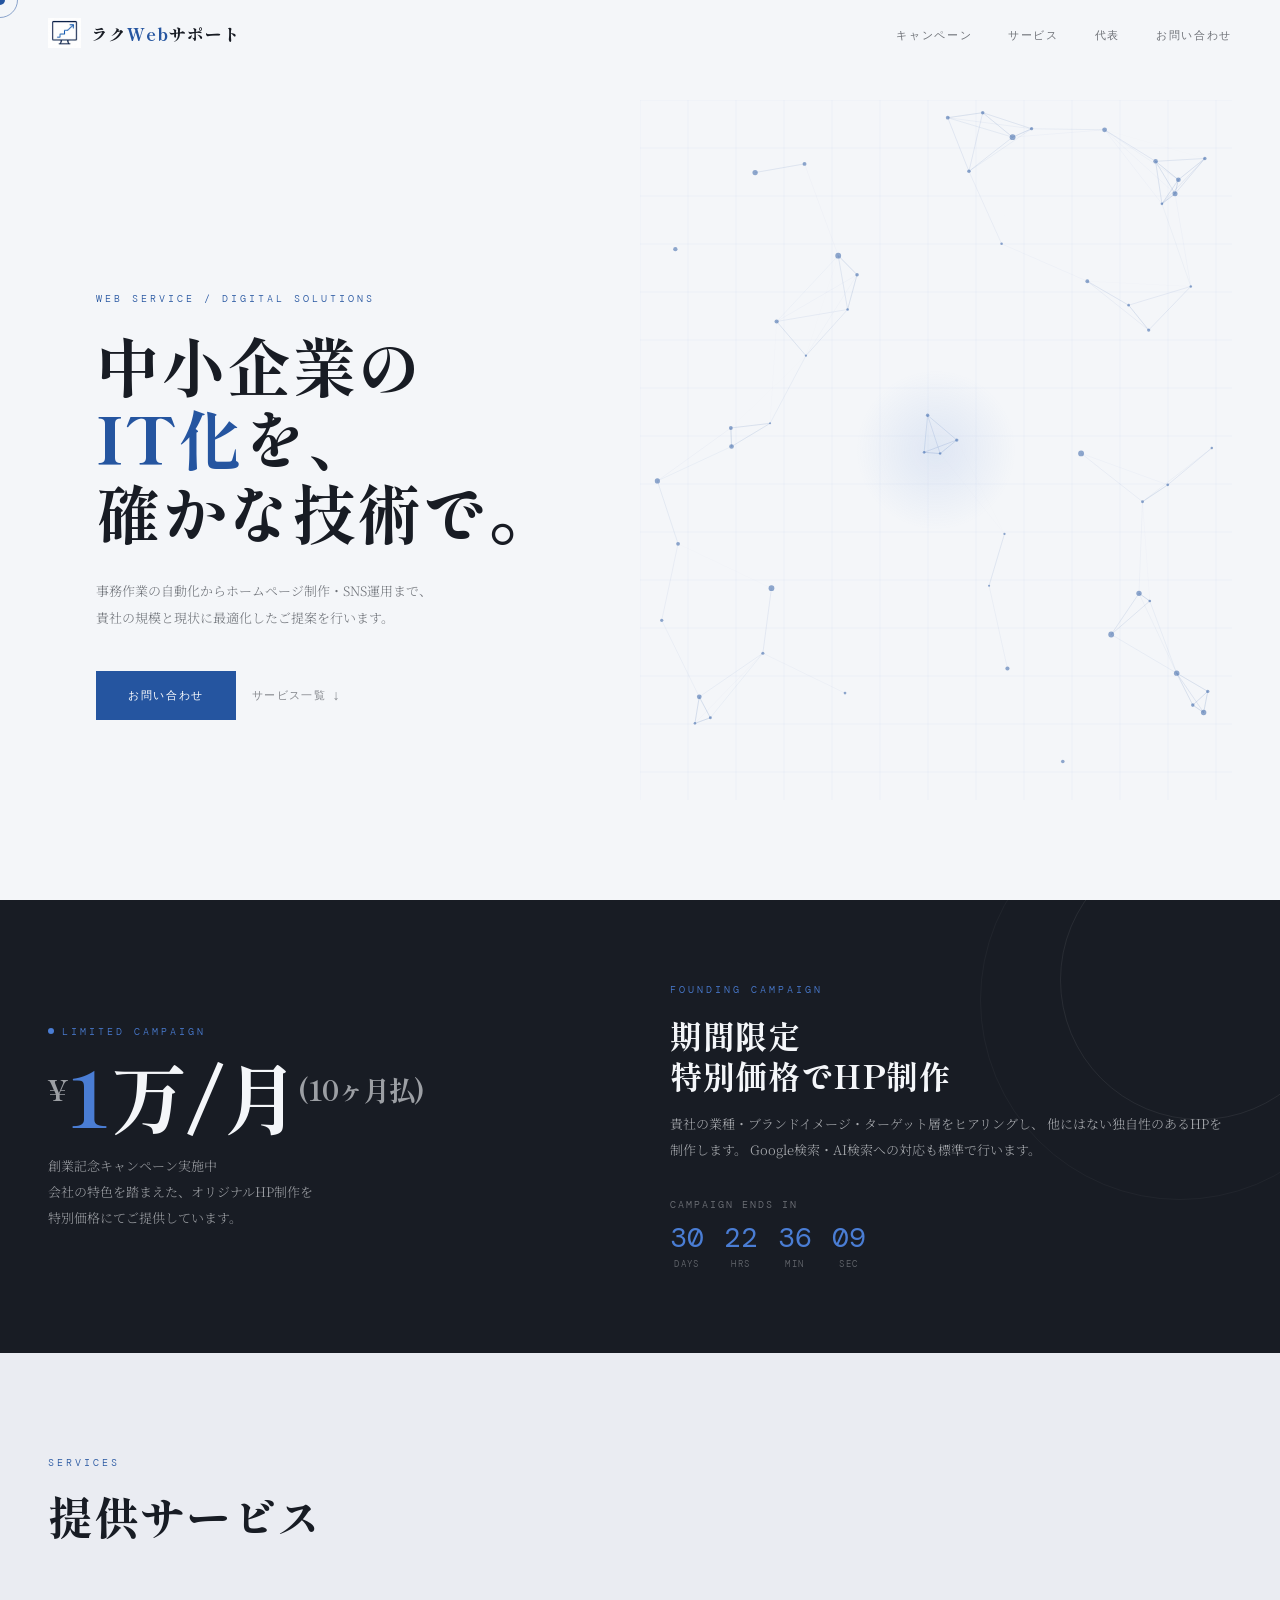
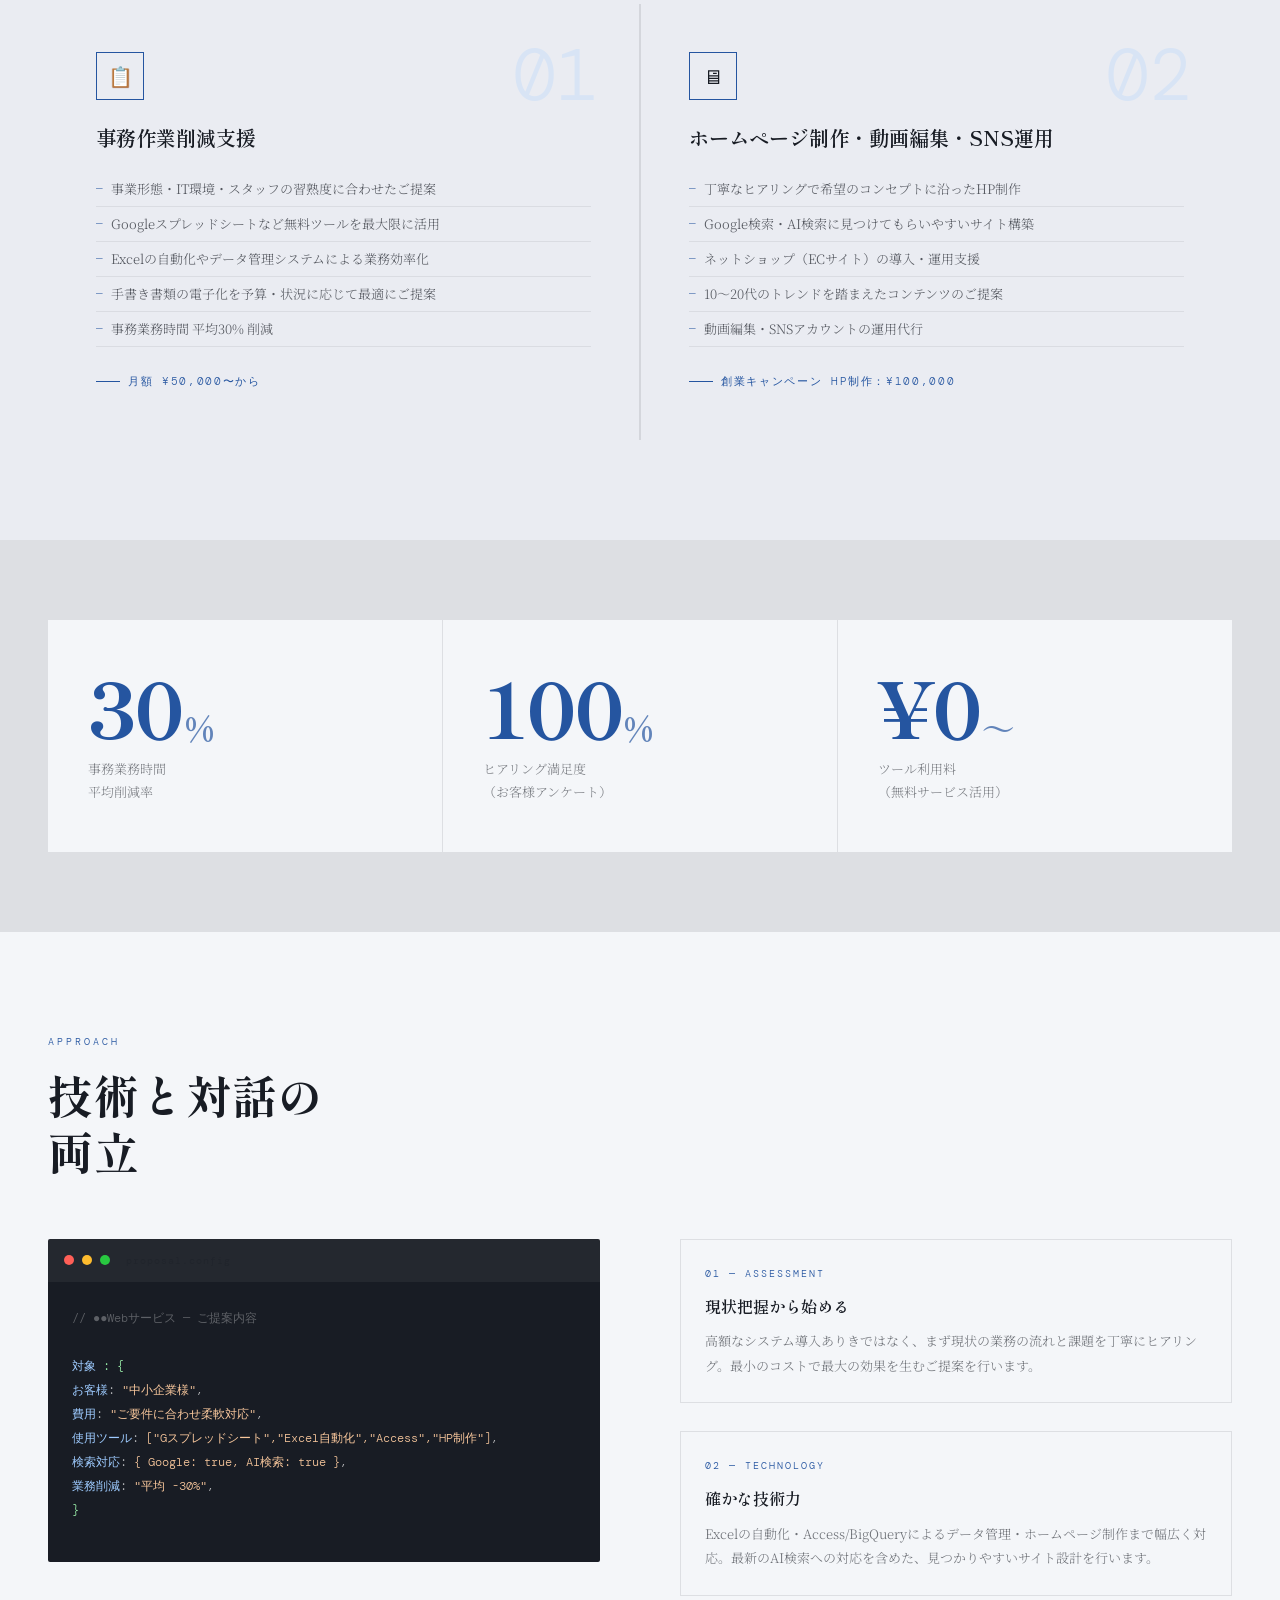
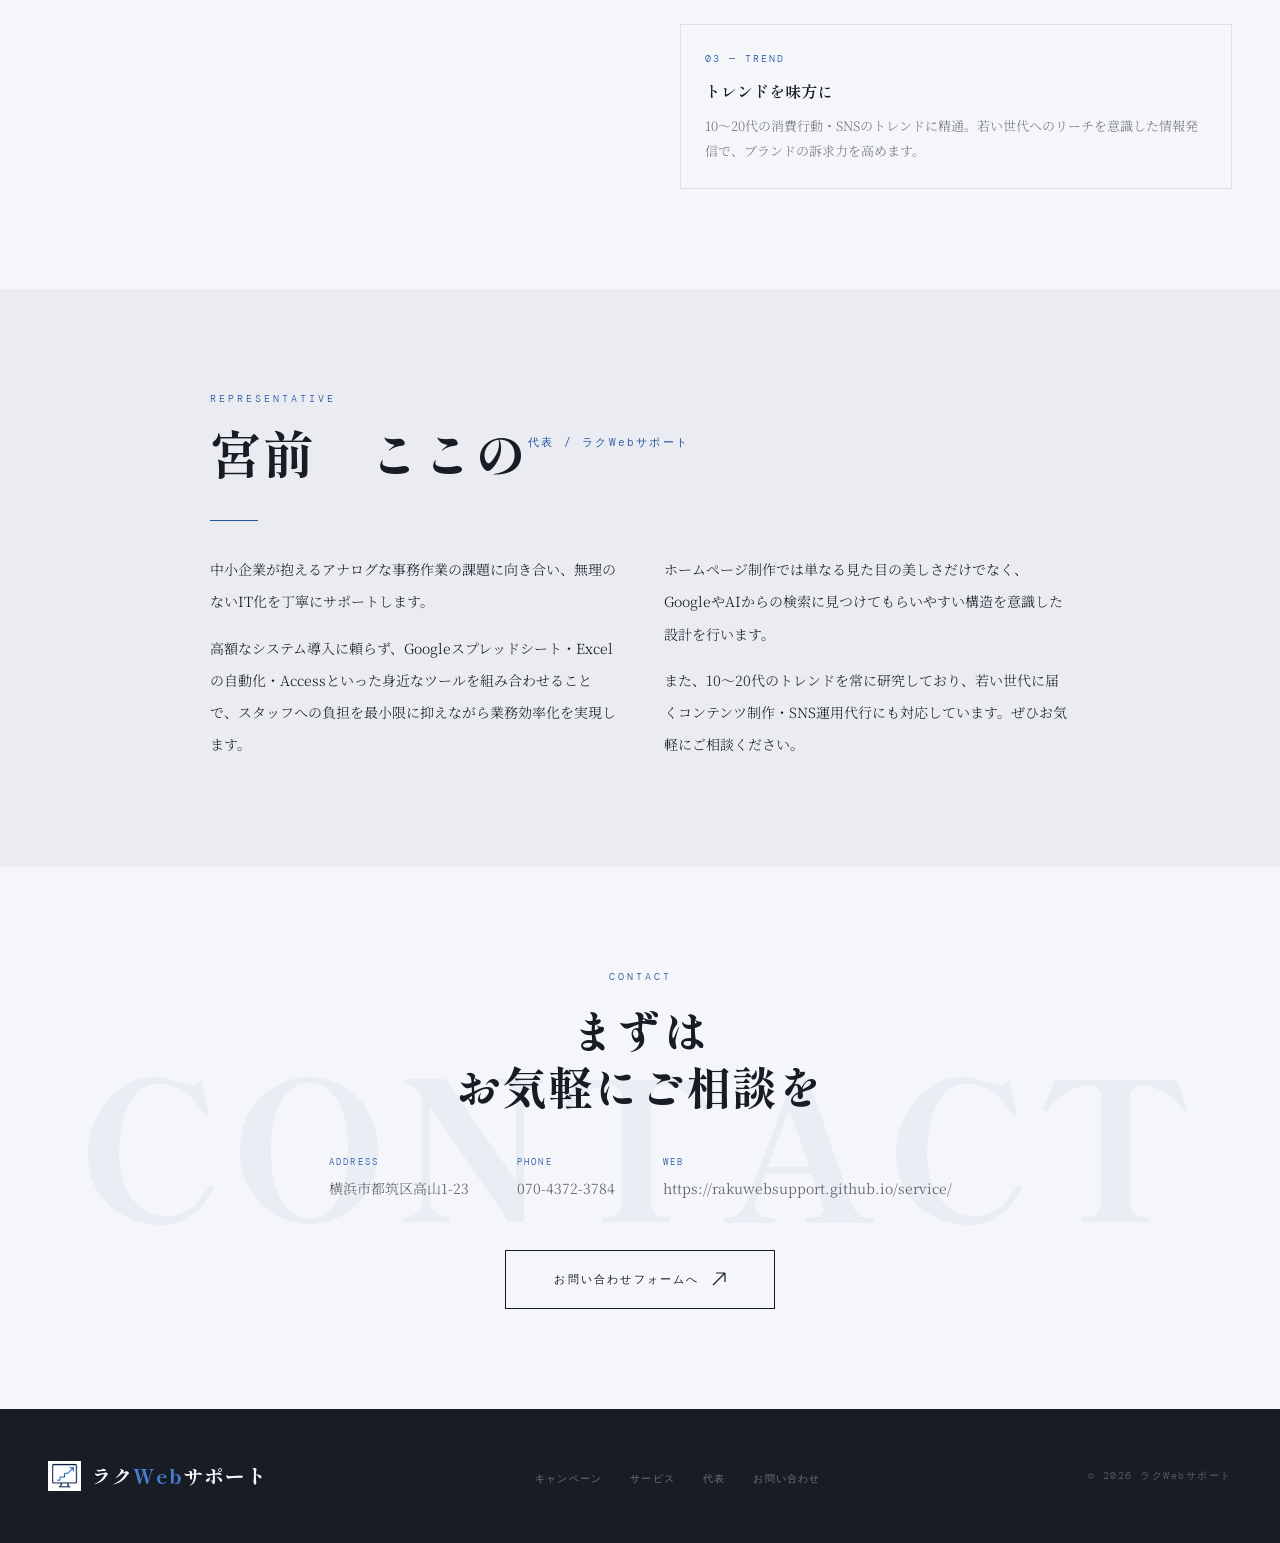
==== commit 8397e971: "各種修正25/06/09" ====
--- a/index.html
+++ b/index.html
@@ -3,7 +3,7 @@
 <head>
 <meta charset="UTF-8">
 <meta name="viewport" content="width=device-width, initial-scale=1.0">
-<title>ラクWebサービス | 中小企業のIT化・Web制作</title>
+<title>ラクWebサポート | 中小企業のIT化・Web制作</title>
 <link rel="preconnect" href="https://fonts.googleapis.com">
 <link href="https://fonts.googleapis.com/css2?family=Noto+Serif+JP:wght@300;400;600&family=DM+Mono:ital,wght@0,300;0,400;1,300&family=Shippori+Mincho:wght@400;600;800&display=swap" rel="stylesheet">
 <style>
@@ -773,7 +773,7 @@
 <nav id="mainNav">
   <a href="#" class="nav-logo-wrap">
     <img src="logo.png" alt="ラクWebサポート" class="company-logo" style="height:30px;width:auto;">
-    <div class="nav-logo-text">ラク<span>Web</span>サービス</div>
+    <div class="nav-logo-text">ラク<span>Web</span>サポート</div>
   </a>
   <ul class="nav-links">
     <li><a href="#campaign">キャンペーン</a></li>
@@ -928,8 +928,8 @@
     <span class="section-label reveal">REPRESENTATIVE</span>
     <div class="about-header reveal reveal-delay-1">
       <div class="about-name-block">
-        <div class="about-name">⚫︎⚫︎　⚫︎⚫︎</div>
-        <div class="about-role">代表 / ラクWebサービス</div>
+        <div class="about-name">宮前　ここの</div>
+        <div class="about-role">代表 / ラクWebサポート</div>
       </div>
       <!-- <div class="about-tech-tags" aria-label="対応技術">
         <span class="tech-tag">HTML / CSS</span>
@@ -956,11 +956,11 @@
     <div class="contact-info reveal reveal-delay-2">
       <div class="contact-info-item">
         <div class="contact-info-label">ADDRESS</div>
-        <div class="contact-info-val">⚫︎⚫︎市⚫︎⚫︎区⚫︎12-34-56</div>
+        <div class="contact-info-val">横浜市都筑区高山1-23</div>
       </div>
       <div class="contact-info-item">
         <div class="contact-info-label">PHONE</div>
-        <div class="contact-info-val">012-3456-7890</div>
+        <div class="contact-info-val">070-4372-3784</div>
       </div>
       <div class="contact-info-item">
         <div class="contact-info-label">WEB</div>
@@ -968,7 +968,7 @@
       </div>
     </div>
     <div class="reveal reveal-delay-3">
-      <a href="（GoogleフォームのURLをここに入力）" target="_blank" rel="noopener" class="btn-contact">
+      <a href="https://docs.google.com/forms/d/1FnzU1JXGTOt9dYzv4lWYFrmJberuCzOFNV9i1-lsOTc/edit" target="_blank" rel="noopener" class="btn-contact">
         <span>お問い合わせフォームへ</span>
         <svg width="14" height="14" viewBox="0 0 14 14" fill="none">
           <path d="M1 13L13 1M13 1H4M13 1V10" stroke="currentColor" stroke-width="1.2"/>
@@ -982,7 +982,7 @@
 <footer>
   <div class="footer-logo-wrap">
     <img src="logo.png" alt="ラクWebサポート" class="company-logo" style="height:30px;width:auto;">
-    <div class="footer-logo-text">ラク<span>Web</span>サービス</div>
+    <div class="footer-logo-text">ラク<span>Web</span>サポート</div>
   </div>
   <ul class="footer-links">
     <li><a href="#campaign">キャンペーン</a></li>
@@ -990,7 +990,7 @@
     <li><a href="#about">代表</a></li>
     <li><a href="#contact">お問い合わせ</a></li>
   </ul>
-  <div class="footer-copy">© 2026 ラクWebサービス</div>
+  <div class="footer-copy">© 2026 ラクWebサポート</div>
 </footer>
 
 <script>
